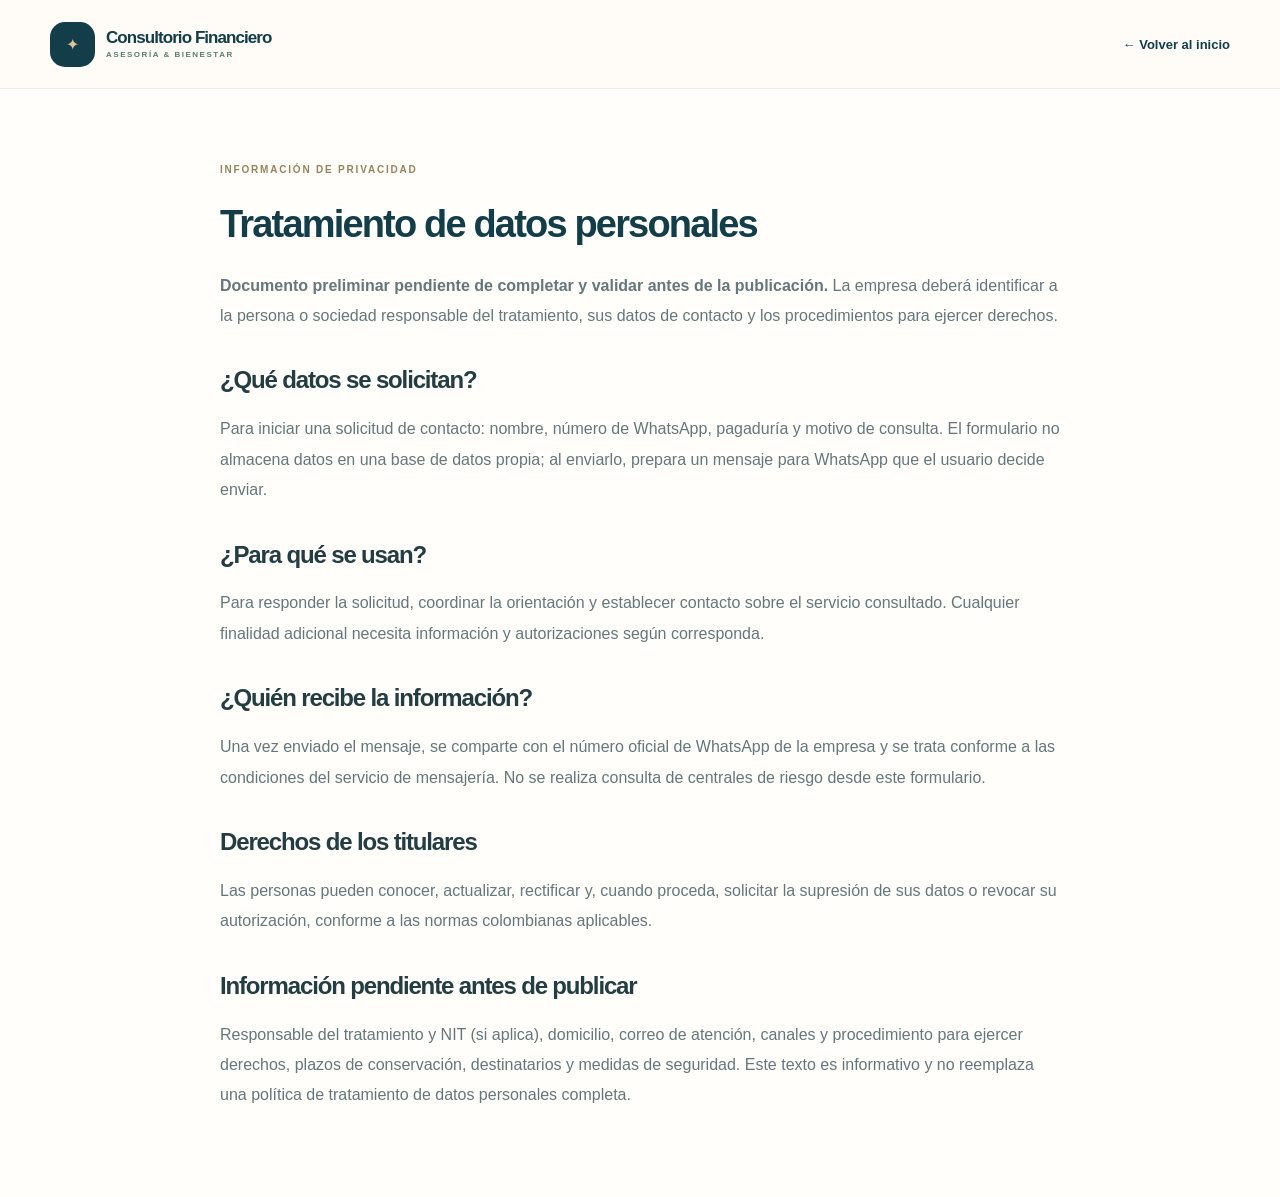
==== privacidad.html @ bbbb11b4 "Add files via upload" ====
<!doctype html><html lang="es"><head><meta charset="utf-8"><meta name="viewport" content="width=device-width, initial-scale=1"><title>Privacidad | Consultorio Financiero</title><link rel="stylesheet" href="styles.css"></head><body><header class="header"><div class="container nav"><a href="index.html" class="brand"><span class="brand-mark">✦</span><span class="brand-copy"><strong>Consultorio Financiero</strong><small>ASESORÍA & BIENESTAR</small></span></a><a class="inline-cta" href="index.html">← Volver al inicio</a></div></header><main class="container legal"><span class="kicker">INFORMACIÓN DE PRIVACIDAD</span><h1>Tratamiento de datos personales</h1><p><strong>Documento preliminar pendiente de completar y validar antes de la publicación.</strong> La empresa deberá identificar a la persona o sociedad responsable del tratamiento, sus datos de contacto y los procedimientos para ejercer derechos.</p><h2>¿Qué datos se solicitan?</h2><p>Para iniciar una solicitud de contacto: nombre, número de WhatsApp, pagaduría y motivo de consulta. El formulario no almacena datos en una base de datos propia; al enviarlo, prepara un mensaje para WhatsApp que el usuario decide enviar.</p><h2>¿Para qué se usan?</h2><p>Para responder la solicitud, coordinar la orientación y establecer contacto sobre el servicio consultado. Cualquier finalidad adicional necesita información y autorizaciones según corresponda.</p><h2>¿Quién recibe la información?</h2><p>Una vez enviado el mensaje, se comparte con el número oficial de WhatsApp de la empresa y se trata conforme a las condiciones del servicio de mensajería. No se realiza consulta de centrales de riesgo desde este formulario.</p><h2>Derechos de los titulares</h2><p>Las personas pueden conocer, actualizar, rectificar y, cuando proceda, solicitar la supresión de sus datos o revocar su autorización, conforme a las normas colombianas aplicables.</p><h2>Información pendiente antes de publicar</h2><p>Responsable del tratamiento y NIT (si aplica), domicilio, correo de atención, canales y procedimiento para ejercer derechos, plazos de conservación, destinatarios y medidas de seguridad. Este texto es informativo y no reemplaza una política de tratamiento de datos personales completa.</p></main></body></html>
---- styles.css ----
:root{--navy:#123d49;--navy2:#1c505c;--green:#577e70;--sage:#a2baac;--gold:#d1ac76;--gold2:#e0c396;--cream:#f8f8f3;--paper:#fffefa;--text:#233d43;--muted:#65777b;--line:#e4eae5;--shadow:0 20px 55px #143d4915}*{box-sizing:border-box}html{scroll-behavior:smooth;scroll-padding-top:95px}body{margin:0;font-family:'DM Sans',Arial,sans-serif;color:var(--text);background:var(--paper);-webkit-font-smoothing:antialiased}a{color:inherit;text-decoration:none}button,input,select{font:inherit}button{cursor:pointer}button:focus-visible,a:focus-visible,input:focus-visible,select:focus-visible,summary:focus-visible{outline:3px solid var(--gold);outline-offset:3px}.container{width:min(1180px,calc(100% - 48px));margin:0 auto}.topline{background:#0e3440;color:#d8e7e2;font-size:11px;letter-spacing:.025em}.topline .container{display:flex;align-items:center;gap:8px;padding:10px 0}.small-dot{width:6px;height:6px;border-radius:50%;background:var(--gold)}.topline-right{margin-left:auto}.header{position:sticky;z-index:40;top:0;background:#fffcf7f2;backdrop-filter:blur(18px);border-bottom:1px solid #ebeee9}.nav{height:88px;display:flex;align-items:center;justify-content:space-between;gap:20px}.brand{display:flex;align-items:center;gap:11px}.brand-mark{width:45px;height:45px;border-radius:15px;background:var(--navy);color:var(--gold2);display:grid;place-items:center;flex-shrink:0}.brand-mark svg{width:31px;height:31px}.brand-copy{display:flex;flex-direction:column;gap:3px}.brand-copy strong{font-family:Manrope,sans-serif;color:var(--navy);font-size:17px;letter-spacing:-.055em;line-height:1.1;white-space:nowrap}.brand-copy small{font-size:8px;letter-spacing:.19em;font-weight:700;color:var(--green)}.menu-links{display:flex;align-items:center;gap:28px}.menu-links>a{font-size:12px;font-weight:700;color:#3d565c}.menu-links>a:hover,.inline-cta:hover,.service-card a:hover{color:#b1864f}.menu-links .nav-cta{padding:14px 18px;border-radius:7px;background:var(--navy);color:white;white-space:nowrap}.nav-cta span{margin-left:12px}.menu-toggle{display:none;border:none;background:transparent;padding:10px}.menu-toggle span{display:block;width:23px;height:2px;background:var(--navy);margin:5px 0}.hero{background:linear-gradient(112deg,#143e4b 0%,#204d59 69%,#315b61 100%);color:white;overflow:hidden}.hero-grid{display:grid;grid-template-columns:1fr 1fr;min-height:622px;align-items:center;gap:40px}.hero-copy{position:relative;z-index:2;padding:75px 0}.eyebrow,.kicker{font-size:10px;font-weight:800;letter-spacing:.18em}.eyebrow{color:#e6ce9f;display:inline-flex;align-items:center;gap:12px}.eyebrow-line{height:1px;width:24px;background:var(--gold)}h1,h2,h3,p{margin-top:0}h1,h2,h3{font-family:Manrope,Arial,sans-serif;letter-spacing:-.048em}h1{font-size:clamp(46px,5.1vw,70px);font-weight:600;line-height:1.15;margin:26px 0 24px;max-width:640px}h1 em,.contact-copy h2 em{font-style:normal;color:#dac497}h1 em{font-style:italic;font-weight:500}.hero-copy>p{font-size:15px;line-height:1.95;color:#e2ebea;max-width:515px}.hero-actions{display:flex;align-items:center;gap:30px;margin:33px 0 58px;flex-wrap:wrap}.button{min-height:50px;display:inline-flex;align-items:center;justify-content:center;gap:28px;padding:15px 23px;border:0;border-radius:7px;font-size:12px;font-weight:800}.button span{font-size:17px}.button-gold{background:var(--gold);color:#183b42}.button-gold:hover{background:var(--gold2)}.button-dark{background:var(--navy);color:white}.button-dark:hover{background:#245968}.text-link{font-weight:700;color:white;font-size:12px}.text-link span{margin-left:8px;color:var(--gold)}.hero-signals{display:flex;align-items:center;gap:28px}.hero-signals>div{display:flex;gap:10px;align-items:center;color:#d9e4e0;font-size:10px;line-height:1.6}.hero-signals>div+div{border-left:1px solid #ffffff30;padding-left:26px}.hero-signals strong{color:white;font-size:11px}.signal-icon{color:var(--gold);font-size:22px}.hero-art{height:590px;position:relative;display:flex;align-items:center;justify-content:center}.art-glow{position:absolute;width:560px;height:560px;background:radial-gradient(circle,#90a99b40,transparent 65%)}.arch{height:460px;width:345px;position:relative;overflow:hidden;border-radius:185px 185px 18px 18px;background:linear-gradient(180deg,#d6e2d0,#9fb6a7);border:9px solid #ffffff25;box-shadow:0 33px 65px #051f2c50}.arch-ring{position:absolute;inset:24px;border:1px solid #ffffff75;border-radius:170px 170px 14px 14px;z-index:4}.abstract-sun{width:166px;height:166px;position:absolute;top:95px;left:88px;border-radius:50%;background:#f3e2bb;box-shadow:0 0 55px #f6eddb60}.abstract-hill{position:absolute;width:490px;height:280px;border-radius:50%}.hill-back{background:#82a28f;top:246px;left:-180px;transform:rotate(8deg)}.hill-front{background:#4d766a;top:316px;left:90px;transform:rotate(-17deg)}.abstract-path{position:absolute;z-index:2;bottom:-65px;left:95px;width:145px;height:260px;background:#d0d7b7;transform:rotate(22deg);clip-path:polygon(0 100%,100% 100%,70% 0,47% 0)}.float-note{position:absolute;background:#fffefb;box-shadow:0 15px 34px #0f263529;color:var(--text);display:flex;gap:12px;align-items:center;border-radius:10px;padding:15px 18px;z-index:5}.note-a{top:112px;left:-17px}.note-b{bottom:105px;right:-17px}.note-ico{width:34px;height:34px;display:grid;place-items:center;border-radius:50%;color:var(--green);background:#e7f1e9;font-size:17px}.note-ico.gold{background:#f9edd9;color:#a97a3f}.float-note strong,.float-note small{display:block}.float-note strong{font-size:11px}.float-note small{margin-top:5px;font-size:9px;color:var(--muted)}.vertical-decoration{position:absolute;right:-37px;top:250px;transform:rotate(90deg);font-size:9px;letter-spacing:.23em;color:#e8e5da9c}.trustbar{border-bottom:1px solid var(--line);background:#fcfdf9}.trust-grid{display:grid;grid-template-columns:repeat(4,1fr);padding:27px 0}.trust-grid>div{display:flex;flex-direction:column;gap:6px;padding-left:27px;position:relative;border-left:1px solid #e4e9e3}.trust-grid>div:first-child{border:0;padding-left:0}.tiny-star{color:#b99c71;font-size:14px;position:absolute;left:10px;top:2px}.trust-grid>div:first-child .tiny-star{left:0}.trust-grid strong,.trust-grid small{margin-left:18px}.trust-grid strong{font-size:12px}.trust-grid small{font-size:11px;color:var(--muted)}.section{padding:112px 0}.about-grid{display:grid;grid-template-columns:1fr 1fr;gap:108px;align-items:center}.section-art{height:430px;background:#dce8df;border-radius:8px 120px 8px 8px;overflow:hidden;position:relative}.section-art-top{position:absolute;top:32px;left:30px;color:#3d6b60;font-size:10px;letter-spacing:.17em;font-weight:800}.orb{border-radius:50%;position:absolute}.orb-one{width:340px;height:340px;background:#86a99b;left:72px;top:75px}.orb-two{width:265px;height:265px;background:#c6d7c6;left:-58px;top:159px;mix-blend-mode:screen}.orb-three{width:160px;height:160px;background:#ebd9b9;top:120px;right:43px}.art-label{position:absolute;bottom:30px;left:30px;font-family:Manrope;font-size:19px;font-weight:700;line-height:1.5;color:#fff;text-shadow:0 1px 5px #4a6b64}.kicker{color:#9a825e}.section h2,.contact-copy h2{font-size:clamp(34px,3.5vw,48px);line-height:1.25;font-weight:600;margin:19px 0 23px}.section h2 span{color:var(--green)}.about-content>p,.section-heading p,.process-head p,.payer-grid p,.faq-grid>div>p{color:var(--muted);font-size:14px;line-height:1.95}.about-quote{display:flex;gap:14px;border-left:2px solid var(--gold);padding-left:22px;margin:29px 0}.about-quote span{color:var(--gold);font-family:Georgia;font-size:53px;line-height:.9}.about-quote p{font-family:Manrope;font-size:16px;line-height:1.7;font-weight:600;margin:0}.inline-cta{font-size:13px;color:var(--navy);font-weight:800}.inline-cta span{margin-left:8px}.services{background:#f4f7f3}.section-heading{display:flex;justify-content:space-between;align-items:end;gap:48px;margin-bottom:36px}.section-heading>div{max-width:560px}.section-heading p{width:335px}.service-grid{display:grid;grid-template-columns:repeat(4,1fr);gap:15px}.service-card{padding:30px 25px 27px;background:white;border:1px solid #e8ede8;border-radius:11px;min-height:315px;display:flex;flex-direction:column;position:relative;transition:transform .2s,box-shadow .2s}.service-card:hover{transform:translateY(-5px);box-shadow:var(--shadow)}.service-icon{width:50px;height:50px;background:#e9f0e8;border-radius:11px;display:grid;place-items:center;color:#477263}.service-icon svg{width:27px;height:27px;fill:none;stroke:currentColor;stroke-width:1.7;stroke-linejoin:round;stroke-linecap:round}.service-number{position:absolute;right:25px;top:30px;color:#c3cfca;font-family:Manrope;font-weight:800;font-size:11px}.service-card h3{font-size:18px;line-height:1.35;margin:29px 0 13px}.service-card p{color:var(--muted);font-size:12px;line-height:1.8}.service-card a{margin-top:auto;font-size:11px;color:var(--green);font-weight:800;padding-top:18px}.service-card a span{margin-left:8px}.process{background:#fffefa}.process-head{text-align:center;max-width:600px;margin:0 auto 53px}.steps{display:grid;grid-template-columns:repeat(4,1fr);gap:38px;position:relative}.steps:before{content:'';position:absolute;top:29px;height:1px;background:#cdded3;left:12%;right:12%}.step{position:relative;text-align:center;padding:0 12px}.step-circle{position:relative;z-index:2;width:57px;height:57px;border:1px solid #b3c9bd;color:var(--green);background:var(--paper);border-radius:50%;display:grid;place-items:center;font-weight:800;font-family:Manrope;margin:0 auto 25px}.step h3{font-size:16px}.step p{font-size:12px;color:var(--muted);line-height:1.85}.payers{background:#eaf1eb}.payer-grid{display:grid;grid-template-columns:1.2fr .8fr;gap:100px;align-items:center}.payer-tags{display:flex;flex-wrap:wrap;gap:10px;margin:29px 0 21px}.payer-tags span{background:white;border:1px solid #d8e4d9;padding:11px 14px;border-radius:5px;font-weight:700;color:#456c60;font-size:11px}.payer-grid small{font-size:10px;line-height:1.8;color:var(--muted);display:block}.payer-panel{background:#fffdfa;border-radius:15px;padding:45px 38px;box-shadow:var(--shadow)}.panel-icon{display:grid;place-items:center;width:52px;height:52px;border-radius:50%;background:#f4ebd9;color:#a58454;font-size:25px;margin-bottom:28px;font-weight:700}.payer-panel h3{font-size:23px;line-height:1.35}.payer-panel p{font-size:13px}.payer-panel .button{margin-top:12px}.faq-grid{display:grid;grid-template-columns:.7fr 1.3fr;gap:110px}.accordion details{border-bottom:1px solid #e4eae4}.accordion details:first-child{border-top:1px solid #e4eae4}.accordion summary{display:flex;align-items:center;justify-content:space-between;gap:15px;cursor:pointer;list-style:none;font-size:14px;font-weight:700;padding:22px 0}.accordion summary::-webkit-details-marker{display:none}.plus{font-size:23px;color:#6f9b85;font-weight:400}.accordion details[open] .plus{transform:rotate(45deg)}.accordion details p{font-size:12px;color:var(--muted);line-height:1.9;max-width:590px;padding-bottom:19px}.contact-section{padding:100px 0;background:var(--navy);color:white}.contact-grid{display:grid;grid-template-columns:1fr .9fr;gap:105px;align-items:start}.contact-copy{padding-top:35px}.contact-copy .kicker{color:#d8bd91}.contact-copy h2{font-size:clamp(42px,4.7vw,62px);line-height:1.19}.contact-copy>p{font-size:14px;line-height:2;color:#dfebea;max-width:430px}.privacy-hint{display:flex;gap:13px;margin:48px 0 95px;border-top:1px solid #ffffff25;padding-top:27px}.privacy-hint>span{color:var(--gold);font-size:27px}.privacy-hint p{max-width:360px;font-size:12px;color:#cddedb;line-height:1.85}.signature{font-size:15px;color:#c8dbd5;line-height:1.8}.signature strong{color:#e5ca9b}.contact-form{padding:37px 42px;background:#fffefa;color:var(--text);border-radius:14px;box-shadow:0 30px 70px #081b2755}.form-badge{font-size:9px;color:#9c8667;font-weight:800;letter-spacing:.13em}.form-head h3{font-size:23px;margin:10px 0 7px}.form-head p{color:var(--muted);font-size:12px;line-height:1.7;margin-bottom:26px}.contact-form label:not(.check){display:block;font-weight:700;font-size:11px;margin:18px 0 7px}.contact-form label span{color:#b58a52}.contact-form input:not([type=checkbox]),.contact-form select{width:100%;height:46px;border:1px solid #dce5dd;background:#fbfcf9;border-radius:6px;padding:0 13px;color:var(--text);font-size:12px}.contact-form input::placeholder{color:#9ca9a2}.check{display:flex;gap:10px;align-items:start;margin:23px 0 21px;font-size:10px;line-height:1.7;color:#677975}.check input{margin:3px 0;accent-color:var(--green)}.check a{text-decoration:underline;color:var(--navy)}.button-full{width:100%}.form-status{min-height:24px;margin-top:9px;font-size:11px;line-height:1.5;color:#8b5c28}.form-disclaimer{font-size:9px;color:#8a9892;line-height:1.7;display:block;text-align:center}.footer{background:#0c2c36;color:#d9e6e0;padding-top:65px}.footer-main{display:grid;grid-template-columns:2fr 1fr 1fr 1.3fr;gap:60px;padding-bottom:55px}.footer-brand .brand-copy strong{color:white}.footer-brand .brand-copy small{color:#c0cdbb}.footer-main>div>p{font-size:11px;line-height:1.85;color:#bdccc9;max-width:280px;margin-top:23px}.footer-main>div:not(:first-child){display:flex;flex-direction:column;gap:15px}.footer-main>div:not(:first-child)>strong{font-size:12px;color:white;margin-bottom:10px}.footer-main>div:not(:first-child) a{font-size:11px;color:#bed0cb}.footer-main>div:not(:first-child)>p{margin:0}.footer-bottom{display:flex;justify-content:space-between;gap:20px;border-top:1px solid #ffffff1f;padding:22px 0;color:#9cb1ad;font-size:10px}.wa-float{position:fixed;bottom:24px;right:24px;background:#3c8069;color:white;width:58px;height:58px;border-radius:50%;display:grid;place-items:center;z-index:60;box-shadow:0 10px 27px #123d4950}.wa-float svg{width:30px;height:30px}.wa-float:hover{background:#2f6957}.legal{padding:70px 0;max-width:840px}.legal h1{color:var(--navy);font-size:38px}.legal h2{margin-top:35px}.legal p,.legal li{line-height:1.9;color:var(--muted)}@media(max-width:1070px){.menu-links{gap:17px}.menu-links>a{font-size:11px}.about-grid{gap:50px}.service-grid{grid-template-columns:repeat(2,1fr)}.service-card{min-height:270px}.contact-grid{gap:55px}.payer-grid{gap:50px}.faq-grid{gap:50px}.hero-art{transform:scale(.88)}}@media(max-width:780px){.container{width:min(100% - 38px,550px)}.topline-right{display:none}.nav{height:74px}.brand-copy strong{font-size:15px}.menu-toggle{display:block}.menu-links{display:none;position:absolute;top:74px;left:0;right:0;background:#fffcf7;box-shadow:0 18px 24px #143d491c;padding:16px 20px 25px;flex-direction:column;align-items:stretch;gap:0}.menu-links.open{display:flex}.menu-links a{padding:14px;font-size:13px}.menu-links .nav-cta{margin-top:9px;text-align:center}.hero-grid{grid-template-columns:1fr;gap:0}.hero-copy{padding:64px 0 18px}.hero-copy h1{font-size:clamp(41px,10vw,57px)}.hero-art{height:410px;transform:scale(.79);margin:-47px 0 -25px}.hero-signals{gap:10px;justify-content:space-between}.hero-signals>div+div{padding-left:10px}.hero-signals>div{font-size:9px}.hero-actions{margin:30px 0 39px}.trust-grid{grid-template-columns:repeat(2,1fr);gap:22px;padding:28px 0}.trust-grid>div:nth-child(3){border:0;padding-left:0}.section{padding:76px 0}.about-grid,.payer-grid,.faq-grid,.contact-grid{grid-template-columns:1fr;gap:40px}.section-art{height:360px}.section-heading{display:block}.section-heading p{width:auto}.steps{grid-template-columns:repeat(2,1fr);gap:27px}.steps:before{display:none}.contact-section{padding:60px 0}.contact-copy{padding-top:0}.contact-copy h2{font-size:46px}.privacy-hint{margin:25px 0}.footer-main{grid-template-columns:repeat(2,1fr);gap:35px}.footer-main>div:first-child{grid-column:1/-1}.footer-bottom{display:block}.footer-bottom span{display:block;margin-bottom:9px}}@media(max-width:480px){.hero-art{transform:scale(.69);margin:-64px -35px -67px}.service-grid{grid-template-columns:1fr}.service-card{min-height:240px}.trust-grid strong{font-size:10px}.trust-grid small{font-size:9px}.steps{grid-template-columns:1fr}.step{max-width:260px;margin:auto}.contact-form{padding:28px 21px}.hero-signals{flex-wrap:wrap;justify-content:flex-start}.hero-signals>div+div{border:0;padding:0}.hero-signals>div{margin-right:9px}.footer-main{grid-template-columns:1fr 1fr;gap:28px}.footer-main>div:first-child{grid-column:1/-1}.footer-main>div:last-child{grid-column:1/-1}.wa-float{bottom:16px;right:16px;width:52px;height:52px}.hero-copy>p{font-size:14px}}
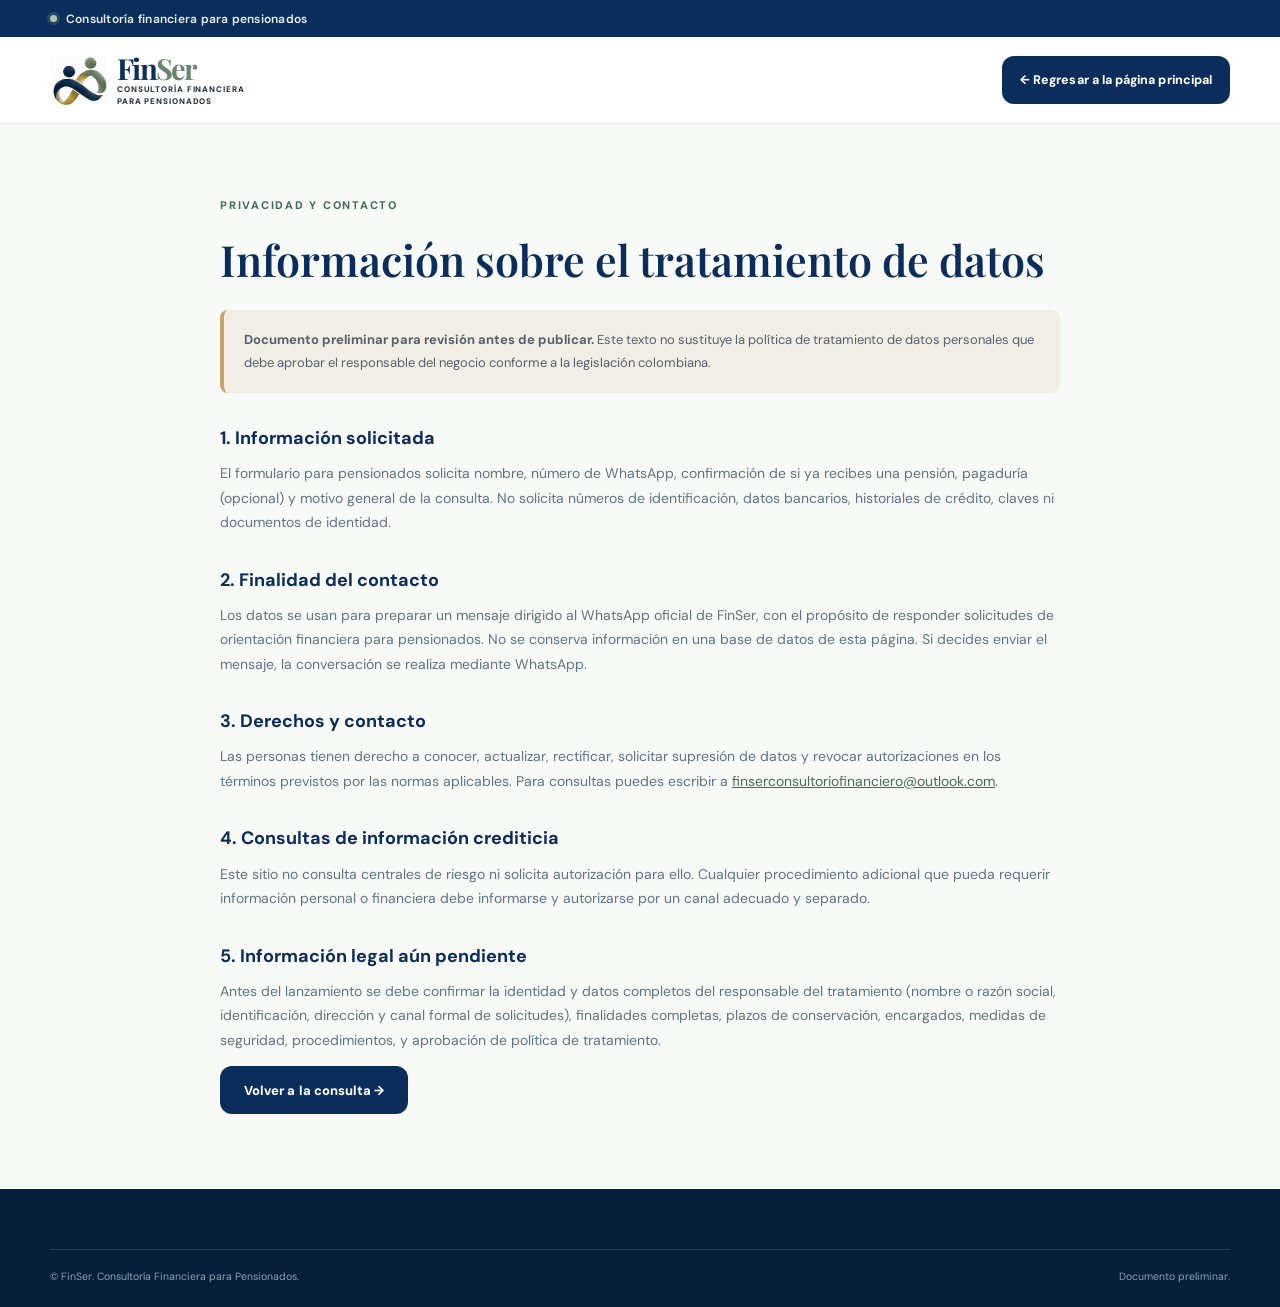
==== commit b5485ecb: "Add files via upload" ====
--- a/privacidad.html
+++ b/privacidad.html
@@ -1 +1 @@
-<!doctype html><html lang="es"><head><meta charset="utf-8"><meta name="viewport" content="width=device-width, initial-scale=1"><title>Privacidad | Consultorio Financiero</title><link rel="stylesheet" href="styles.css"></head><body><header class="header"><div class="container nav"><a href="index.html" class="brand"><span class="brand-mark">✦</span><span class="brand-copy"><strong>Consultorio Financiero</strong><small>ASESORÍA & BIENESTAR</small></span></a><a class="inline-cta" href="index.html">← Volver al inicio</a></div></header><main class="container legal"><span class="kicker">INFORMACIÓN DE PRIVACIDAD</span><h1>Tratamiento de datos personales</h1><p><strong>Documento preliminar pendiente de completar y validar antes de la publicación.</strong> La empresa deberá identificar a la persona o sociedad responsable del tratamiento, sus datos de contacto y los procedimientos para ejercer derechos.</p><h2>¿Qué datos se solicitan?</h2><p>Para iniciar una solicitud de contacto: nombre, número de WhatsApp, pagaduría y motivo de consulta. El formulario no almacena datos en una base de datos propia; al enviarlo, prepara un mensaje para WhatsApp que el usuario decide enviar.</p><h2>¿Para qué se usan?</h2><p>Para responder la solicitud, coordinar la orientación y establecer contacto sobre el servicio consultado. Cualquier finalidad adicional necesita información y autorizaciones según corresponda.</p><h2>¿Quién recibe la información?</h2><p>Una vez enviado el mensaje, se comparte con el número oficial de WhatsApp de la empresa y se trata conforme a las condiciones del servicio de mensajería. No se realiza consulta de centrales de riesgo desde este formulario.</p><h2>Derechos de los titulares</h2><p>Las personas pueden conocer, actualizar, rectificar y, cuando proceda, solicitar la supresión de sus datos o revocar su autorización, conforme a las normas colombianas aplicables.</p><h2>Información pendiente antes de publicar</h2><p>Responsable del tratamiento y NIT (si aplica), domicilio, correo de atención, canales y procedimiento para ejercer derechos, plazos de conservación, destinatarios y medidas de seguridad. Este texto es informativo y no reemplaza una política de tratamiento de datos personales completa.</p></main></body></html>
+<!doctype html><html lang="es-CO"><head><meta charset="utf-8"><meta name="viewport" content="width=device-width, initial-scale=1"><meta name="theme-color" content="#0B2D5B"><title>Tratamiento de datos | FinSer – Para Pensionados</title><meta name="description" content="Información sobre privacidad del formulario de orientación financiera para pensionados de FinSer."><link rel="icon" href="assets/favicon.png"><link rel="preconnect" href="https://fonts.googleapis.com"><link href="https://fonts.googleapis.com/css2?family=DM+Sans:wght@400;500;600;700&family=Playfair+Display:wght@500;600;700&display=swap" rel="stylesheet"><link rel="stylesheet" href="css/styles.css"></head><body><div class="topbar"><div class="shell topbar-inner"><span class="topbar-message"><span class="presence-dot"></span> Consultoría financiera para pensionados</span></div></div><header class="site-header"><div class="shell nav-wrap"><a class="brand" href="index.html"><img src="assets/finser-isotipo.png" alt="" width="56" height="50"><span class="brand-name"><strong>Fin<span>Ser</span></strong><small>CONSULTORÍA FINANCIERA<br>PARA PENSIONADOS</small></span></a><a class="button button-nav" href="index.html">← Regresar a la página principal</a></div></header><main class="legal-page"><div class="shell legal-shell"><div class="section-tag">PRIVACIDAD Y CONTACTO</div><h1>Información sobre el tratamiento de datos</h1><div class="legal-alert"><strong>Documento preliminar para revisión antes de publicar.</strong> Este texto no sustituye la política de tratamiento de datos personales que debe aprobar el responsable del negocio conforme a la legislación colombiana.</div><h2>1. Información solicitada</h2><p>El formulario para pensionados solicita nombre, número de WhatsApp, confirmación de si ya recibes una pensión, pagaduría (opcional) y motivo general de la consulta. No solicita números de identificación, datos bancarios, historiales de crédito, claves ni documentos de identidad.</p><h2>2. Finalidad del contacto</h2><p>Los datos se usan para preparar un mensaje dirigido al WhatsApp oficial de FinSer, con el propósito de responder solicitudes de orientación financiera para pensionados. No se conserva información en una base de datos de esta página. Si decides enviar el mensaje, la conversación se realiza mediante WhatsApp.</p><h2>3. Derechos y contacto</h2><p>Las personas tienen derecho a conocer, actualizar, rectificar, solicitar supresión de datos y revocar autorizaciones en los términos previstos por las normas aplicables. Para consultas puedes escribir a <a href="mailto:finserconsultoriofinanciero@outlook.com">finserconsultoriofinanciero@outlook.com</a>.</p><h2>4. Consultas de información crediticia</h2><p>Este sitio no consulta centrales de riesgo ni solicita autorización para ello. Cualquier procedimiento adicional que pueda requerir información personal o financiera debe informarse y autorizarse por un canal adecuado y separado.</p><h2>5. Información legal aún pendiente</h2><p>Antes del lanzamiento se debe confirmar la identidad y datos completos del responsable del tratamiento (nombre o razón social, identificación, dirección y canal formal de solicitudes), finalidades completas, plazos de conservación, encargados, medidas de seguridad, procedimientos, y aprobación de política de tratamiento.</p><a class="button button-primary" href="index.html#contacto">Volver a la consulta →</a></div></main><footer class="site-footer"><div class="shell footer-bottom"><span>© FinSer. Consultoría Financiera para Pensionados.</span><span>Documento preliminar.</span></div></footer></body></html>
--- a/css/styles.css
+++ b/css/styles.css
@@ -0,0 +1,44 @@
+:root{--navy:#0b2d5b;--deep:#1c2f44;--sage:#7a8f7b;--sage-dark:#486b5a;--gold:#c7a56b;--pale:#f4f6f2;--cream:#fafaf7;--ink:#1e3448;--muted:#617486;--border:#e1e8e8;--shadow:0 22px 70px rgba(11,45,91,.11);--serif:'Playfair Display',Georgia,serif;--sans:'DM Sans',system-ui,sans-serif;--radius:24px}
+*,*::before,*::after{box-sizing:border-box}html{scroll-behavior:smooth;scroll-padding-top:110px}body{margin:0;font-family:var(--sans);font-size:16px;color:var(--ink);background:#fff;-webkit-font-smoothing:antialiased}h1,h2,h3,p{margin-top:0}h1,h2,h3{line-height:1.18}p{line-height:1.75}a{color:inherit;text-decoration:none}button,input,select{font:inherit}button{cursor:pointer}img{max-width:100%}::selection{background:#d7e7dc;color:var(--navy)}:focus-visible{outline:3px solid var(--gold);outline-offset:4px}.shell{width:min(1180px,calc(100% - 56px));margin-inline:auto}.svg-defs{position:absolute;overflow:hidden}.icon{width:19px;height:19px;fill:none;stroke:currentColor;stroke-width:1.7;stroke-linecap:round;stroke-linejoin:round;flex:none}.icon.tiny{width:15px;height:15px}.skip-link{position:absolute;z-index:100;background:#fff;left:12px;top:-80px;padding:12px}.skip-link:focus{top:10px}
+.topbar{background:var(--navy);color:#e8f0f0;font-size:12px;font-weight:600;letter-spacing:.02em}.topbar-inner{min-height:37px;display:flex;align-items:center;justify-content:space-between;gap:18px}.topbar-inner>a{display:flex;align-items:center;gap:6px;white-space:nowrap}.topbar-inner>a:hover{color:#e4c995}.topbar-message{display:flex;align-items:center;gap:9px}.presence-dot{display:inline-block;width:7px;height:7px;border-radius:50%;background:#aac9a3;box-shadow:0 0 0 3px rgba(170,201,163,.17)}.site-header{position:sticky;top:0;z-index:40;background:rgba(255,255,255,.97);box-shadow:0 1px 0 var(--border);backdrop-filter:blur(15px)}.nav-wrap{height:86px;display:flex;align-items:center;justify-content:space-between;gap:22px}.brand{display:inline-flex;gap:10px;align-items:center;flex:none}.brand>img{width:57px;height:51px;object-fit:contain}.brand-name{display:flex;flex-direction:column;gap:1px}.brand-name>strong{font-family:var(--serif);font-size:29px;line-height:1.05;color:var(--navy);letter-spacing:-.06em}.brand-name>strong span{color:#6a866f}.brand-name>small{font-size:8.1px;font-weight:800;letter-spacing:.11em;color:var(--deep);line-height:1.4}.nav-menu{display:flex;align-items:center;gap:25px;font-size:13px;font-weight:700;color:#4b5e6b}.nav-menu>a:not(.button):hover{color:var(--sage-dark)}.button{min-height:48px;display:inline-flex;justify-content:center;align-items:center;gap:11px;border:1px solid transparent;padding:13px 23px;border-radius:12px;font-weight:800;font-size:13px;letter-spacing:.005em;transition:transform .2s,background-color .2s,box-shadow .2s}.button:hover{transform:translateY(-2px)}.button .icon{width:17px;height:17px}.button-nav{background:var(--navy);color:#fff!important;font-size:12.5px;padding-inline:17px;white-space:nowrap}.button-nav:hover,.button-primary:hover{background:#153f6d;box-shadow:0 12px 30px rgba(11,45,91,.18)}.button-primary{background:var(--navy);color:#fff}.nav-toggle{display:none;width:44px;height:44px;border-radius:10px;border:1px solid var(--border);background:#fff;padding:11px}.nav-toggle span{display:block;width:100%;height:2px;background:var(--navy);margin:5px 0;border-radius:2px}
+.hero{background:linear-gradient(107deg,#fbfcfa 0%,#f6f8f5 58%,#eff3ed 100%);overflow:hidden;position:relative}.hero:before{content:'';position:absolute;width:750px;height:750px;border:1px solid rgba(124,145,131,.14);border-radius:50%;right:-400px;top:-310px;pointer-events:none}.hero-layout{display:grid;grid-template-columns:1.06fr .94fr;align-items:center;min-height:604px;gap:32px;padding-block:70px 72px}.hero-copy{position:relative;z-index:2}.eyebrow,.section-tag{display:flex;gap:11px;align-items:center;color:var(--sage-dark);letter-spacing:.16em;font-size:11px;font-weight:800}.eyebrow-rule{width:27px;height:2px;background:var(--gold)}.hero h1{max-width:645px;font:600 clamp(43px,4.1vw,64px)/1.16 var(--serif);letter-spacing:-.048em;color:var(--navy);margin:22px 0 22px}.hero h1 em{font-style:normal;color:var(--sage-dark)}.hero-lead{font-size:16.5px;line-height:1.83;color:#5a6e79;max-width:550px;margin-bottom:28px}.hero-actions{display:flex;align-items:center;gap:25px;flex-wrap:wrap}.hero-actions .button{min-height:54px;padding-inline:25px}.text-cta{display:inline-flex;gap:10px;align-items:center;font-size:13.5px;font-weight:800;color:var(--navy)}.text-cta:hover{color:var(--sage-dark)}.hero-trust{display:flex;gap:25px;flex-wrap:wrap;margin-top:40px}.hero-trust span{display:inline-flex;gap:7px;align-items:center;font-size:12.5px;color:#526c63;font-weight:700}.hero-trust .icon{width:17px;height:17px;color:var(--sage-dark);stroke-width:2.6}.hero-visual{height:464px;position:relative;display:flex;justify-content:center;align-items:center;isolation:isolate}.hero-visual:before{position:absolute;content:'';width:392px;height:392px;border-radius:49% 51% 48% 52%;background:#dfe9e0;box-shadow:inset -22px -28px 55px rgba(58,102,77,.12);transform:rotate(-22deg);z-index:-2}.hero-visual:after{content:'';position:absolute;width:486px;height:486px;border:1px solid #d4e0d8;border-radius:50%;z-index:-3;transform:translate(11px,-4px)}.hero-visual-ring{position:absolute;border-radius:50%}.ring-a{width:284px;height:284px;border:30px solid rgba(122,143,123,.28);right:32px;top:18px}.ring-b{width:210px;height:210px;border:18px solid rgba(199,165,107,.26);left:5px;bottom:27px}.hero-visual-core{width:304px;height:304px;background:linear-gradient(160deg,#fff,#f7f9f6);box-shadow:0 28px 80px rgba(16,52,59,.12),inset 0 0 0 1px #fff;border-radius:50%;display:flex;flex-direction:column;align-items:center;justify-content:center;padding-bottom:20px;position:relative;z-index:1}.hero-visual-core img{width:133px;height:110px;object-fit:contain}.visual-brand{text-align:center;margin-top:-10px}.visual-brand strong{display:block;font:600 43px var(--serif);letter-spacing:-.045em;color:var(--navy)}.visual-brand strong span{color:var(--sage-dark)}.visual-brand small{display:block;font-size:8.5px;font-weight:800;letter-spacing:.18em;color:#607b71;margin-top:4px}.visual-note{position:absolute;z-index:2;left:-13px;bottom:36px;display:flex;gap:11px;align-items:center;padding:14px 18px 14px 13px;min-width:259px;box-shadow:0 18px 50px rgba(13,62,68,.13);background:#fff;border:1px solid #e9efe9;border-radius:16px;transform:rotate(-3deg)}.note-mark{display:flex;align-items:center;justify-content:center;background:#edf3ec;color:var(--sage-dark);width:40px;height:40px;border-radius:11px}.note-mark .icon{width:21px;height:21px}.visual-note strong,.visual-note span{display:block}.visual-note strong{font-size:12.5px;color:var(--navy)}.visual-note span{font-size:10px;color:#77868d;margin-top:3px}.visual-chip{position:absolute;top:36px;right:-6px;transform:rotate(12deg);font-size:9.5px;font-weight:800;letter-spacing:.13em;color:var(--deep);background:#fff;padding:13px 16px;border-radius:30px;box-shadow:0 10px 28px rgba(15,60,58,.08)}
+.promise-band{background:var(--navy);color:#fff}.promises{display:grid;grid-template-columns:repeat(4,1fr);padding-block:25px}.promises>div{display:flex;gap:12px;align-items:center;padding-left:22px;border-right:1px solid rgba(255,255,255,.18)}.promises>div:first-child{padding-left:0}.promises>div:last-child{border:0}.promises svg{width:27px;height:27px;color:#d9be8c}.promises strong,.promises small{display:block}.promises strong{font-size:13.2px;margin-bottom:5px}.promises small{font-size:11px;color:#bed0dd}
+.section{padding:105px 0}.statement-grid{display:grid;grid-template-columns:.93fr 1.07fr;gap:95px;align-items:center}.statement-image{height:435px;position:relative;border-radius:25px;overflow:hidden;background:linear-gradient(135deg,#163e65,#0b2d5b 75%);display:grid;place-items:center;isolation:isolate}.statement-image:after{content:'';position:absolute;width:450px;height:450px;border:90px solid rgba(255,255,255,.045);border-radius:50%;right:-198px;top:-170px}.statement-orbit{position:absolute;border-radius:50%;border:35px solid rgba(193,213,192,.13)}.orbit-top{width:260px;height:260px;top:-139px;left:-125px}.orbit-bottom{width:270px;height:270px;bottom:-148px;right:-105px}.quote-card{z-index:1;max-width:360px;color:#fff;padding:28px}.quote-mark{font:700 96px/1 var(--serif);color:var(--gold);height:71px}.quote-card p{font:400 31px/1.46 var(--serif);margin-bottom:32px}.quote-card strong{color:#d3e1ce;font-weight:600}.quote-card span{font-size:10px;letter-spacing:.23em;font-weight:800;color:#dcc69c}.statement-text h2,.section-header h2,.process-intro h2,.faq-sidebar h2,.contact-left h2{font:600 clamp(34px,3.2vw,48px)/1.24 var(--serif);color:var(--navy);letter-spacing:-.04em;margin:16px 0 19px}.statement-text h2 span,.section-header h2 span,.faq-sidebar h2 span{color:var(--sage-dark)}.statement-text>p{color:#5f7280;margin-bottom:17px}.advisor-signature{display:flex;gap:13px;align-items:center;margin-top:32px;padding-top:22px;border-top:1px solid var(--border)}.advisor-monogram{width:56px;height:56px;border-radius:50%;background:var(--navy);color:#fff;display:grid;place-items:center;font:700 18px var(--serif)}.advisor-signature strong,.advisor-signature small{display:block}.advisor-signature strong{font-size:14px;color:var(--navy);line-height:1.4}.advisor-signature small{font-size:11.5px;color:#798791;margin-top:4px}
+.services-section{background:#f7f9f7}.section-header{display:grid;grid-template-columns:1.2fr .75fr;align-items:end;gap:80px;margin-bottom:38px}.section-header h2{margin-bottom:0}.section-header>p{margin:0 0 7px;color:var(--muted);font-size:14.5px}.services-grid{display:grid;grid-template-columns:repeat(3,1fr);gap:19px}.service-card{min-height:306px;border-radius:17px;background:#fff;padding:30px 28px;box-shadow:0 5px 27px rgba(28,47,68,.035);border:1px solid #ebefed;display:flex;flex-direction:column;transition:transform .25s,box-shadow .25s,border-color .25s}.service-card:hover{transform:translateY(-5px);box-shadow:0 20px 40px rgba(11,45,91,.075);border-color:#d7e5dd}.service-card-top{display:flex;justify-content:space-between;align-items:start;margin-bottom:27px}.service-icon{width:50px;height:50px;background:#edf3ed;display:grid;place-items:center;color:var(--sage-dark);border-radius:13px}.service-icon .icon{width:23px;height:23px}.service-n{font-size:11px;color:#9ba9af;letter-spacing:.12em;font-weight:800}.service-card h3{font:600 21px var(--serif);color:var(--navy);margin-bottom:11px}.service-card p{font-size:13.2px;color:#637682;line-height:1.67;margin-bottom:21px}.service-card a{margin-top:auto;color:var(--sage-dark);font-size:12.2px;font-weight:800;display:inline-flex;align-items:center;gap:7px}.service-card a:hover{color:var(--navy)}.service-card a .icon{width:15px;height:15px}.service-card.special{background:#eff4ee;border-color:#e1e9df}.section-disclaimer{font-size:12px;color:#77868d;text-align:center;margin:24px 0 0}
+.process-section{background:var(--cream)}.process-intro{text-align:center;max-width:650px;margin:0 auto 51px}.process-intro .section-tag{justify-content:center}.process-intro h2{margin-bottom:12px}.process-intro h2 em{font-style:normal;color:var(--sage-dark)}.process-intro p{font-size:14px;color:var(--muted)}.process-grid{display:grid;grid-template-columns:repeat(4,1fr);gap:25px}.process-step{position:relative;padding:0 7px}.step-number{font:600 44px var(--serif);color:#b1c1b2}.step-line{width:100%;height:2px;background:linear-gradient(90deg,var(--gold) 0%,#e8e5d9 85%);margin:15px 0 20px}.process-step h3{color:var(--navy);font-size:16px;margin-bottom:9px}.process-step p{color:var(--muted);font-size:13px;line-height:1.65}
+.entities-section{background:#fff}.entity-intro{margin-bottom:34px}.entity-grid{display:grid;grid-template-columns:repeat(4,1fr);gap:15px}.entity-card{display:flex;flex-direction:column;gap:12px;align-items:center;justify-content:center;min-height:147px;background:#fff;border:1px solid var(--border);box-shadow:0 4px 22px rgba(11,45,91,.025);border-radius:15px;padding:15px;overflow:hidden}.entity-card img{width:100%;max-width:205px;height:68px;object-fit:contain}.entity-card span{font-size:10.5px;text-align:center;color:#647787;font-weight:700}.entity-text-card strong{font:600 20px var(--serif);color:#9e4b52}.entity-after{display:flex;align-items:center;justify-content:space-between;gap:25px;background:#eff5f0;border-radius:15px;padding:21px 27px;margin-top:22px}.entity-after strong,.entity-after span{display:block}.entity-after strong{font-size:17px;color:var(--navy);margin-bottom:4px}.entity-after span{font-size:12.8px;color:#567063}.entity-after .button{white-space:nowrap}.entity-legal{font-size:11px;color:#82909a;line-height:1.65;max-width:1030px;margin:16px auto 0;text-align:center}
+.faq-section{background:#f8faf8}.faq-layout{display:grid;grid-template-columns:.78fr 1.22fr;gap:100px}.faq-sidebar p{font-size:14px;color:var(--muted)}.faq-aside-box{display:flex;flex-direction:column;background:var(--navy);color:#fff;border-radius:18px;padding:25px;margin-top:40px;max-width:350px}.faq-aside-box>.icon{color:var(--gold);width:26px;height:26px;margin-bottom:18px}.faq-aside-box strong{font-size:15px;margin-bottom:5px}.faq-aside-box span{color:#c3d3dc;font-size:12px;line-height:1.7}.faq-aside-box a{display:inline-flex;gap:7px;align-items:center;font-size:12px;font-weight:800;color:#e6c88c;margin-top:15px}.faq-aside-box a .icon{width:15px;height:15px}.faq-list{display:flex;flex-direction:column;gap:10px}.faq-list details{background:#fff;border:1px solid #e3eae7;border-radius:11px;padding:0 20px}.faq-list details[open]{border-color:#b8d2bd;box-shadow:0 10px 27px rgba(20,49,65,.04)}.faq-list summary{cursor:pointer;list-style:none;display:flex;justify-content:space-between;align-items:center;gap:22px;padding:21px 0;color:var(--navy);font-size:13.7px;font-weight:800}.faq-list summary::-webkit-details-marker{display:none}.faq-plus{width:24px;height:24px;border-radius:50%;background:#eef4ef;flex:none;position:relative}.faq-plus:before,.faq-plus:after{content:'';position:absolute;width:10px;height:2px;background:var(--sage-dark);top:11px;left:7px}.faq-plus:after{transform:rotate(90deg)}details[open] .faq-plus:after{display:none}.faq-list details p{font-size:12.8px;color:var(--muted);padding:0 24px 20px 0;margin:0;line-height:1.8}
+.contact-section{background:linear-gradient(110deg,var(--navy),#143c63);padding:96px 0;color:#fff;position:relative;overflow:hidden}.contact-section:before{content:'';position:absolute;width:750px;height:750px;border:130px solid rgba(255,255,255,.025);right:-370px;top:-350px;border-radius:50%}.contact-layout{display:grid;grid-template-columns:.93fr 1.07fr;gap:95px;align-items:start;position:relative}.light-tag{color:#d8c394}.contact-left h2{color:#fff;margin-bottom:20px}.contact-left h2 em{color:#bdd2be;font-style:normal}.contact-left>p{color:#d1dde5;font-size:14.5px;line-height:1.8;max-width:460px;margin-bottom:32px}.contact-info{display:flex;align-items:center;gap:13px;margin:20px 0}.contact-icon{width:44px;height:44px;display:grid;place-items:center;border:1px solid rgba(255,255,255,.19);border-radius:12px;color:#dec69d}.contact-info span:not(.contact-icon){display:block;font-size:11px;color:#b0c5d4;margin-bottom:5px}.contact-info a{display:block;font-size:13.5px;font-weight:800;overflow-wrap:anywhere}.contact-info a:hover{text-decoration:underline}.micro-warning{display:flex;gap:10px;align-items:start;color:#b3c5d2!important;font-size:11px!important;line-height:1.7!important;margin-top:46px!important}.micro-warning .icon{width:18px;height:18px;flex:none;color:#e0c792}.lead-form{background:#fff;border-radius:21px;padding:32px 36px 28px;box-shadow:0 30px 95px rgba(0,0,0,.12);color:var(--ink)}.form-topline{display:flex;justify-content:space-between;font-size:10px;color:var(--sage-dark);letter-spacing:.12em;font-weight:800}.lead-form h3{font:600 30px var(--serif);color:var(--navy);letter-spacing:-.025em;margin:19px 0 5px}.lead-form>p:not(.form-status){font-size:12.5px;color:#829099;line-height:1.6;margin-bottom:25px}.lead-form label:not(.consent){display:block;font-size:12px;color:#3e5360;font-weight:800;margin:15px 0 8px}.lead-form label b{color:#bc7a35}.lead-form>input,.lead-form>select{display:block;width:100%;height:46px;border:1px solid #dce6e2;border-radius:9px;padding:0 13px;color:var(--ink);background:#fff;font-size:13px;outline:none}.lead-form>input:focus,.lead-form>select:focus{border-color:var(--sage-dark);box-shadow:0 0 0 3px #eaf3eb}.lead-form input::placeholder{color:#a4afb3}.lead-form select{appearance:none;background-image:url("data:image/svg+xml,%3Csvg xmlns='http://www.w3.org/2000/svg' width='16' height='16' fill='none' stroke='%237a8f7b' stroke-linecap='round' stroke-linejoin='round'%3E%3Cpath d='m3 6 5 5 5-5'/%3E%3C/svg%3E");background-repeat:no-repeat;background-position:right 15px center;padding-right:36px}.consent{display:flex;align-items:flex-start;gap:10px;font-size:11px;line-height:1.6;color:#6b7e87;margin:20px 0}.consent input{margin:3px 0 0;accent-color:var(--sage-dark);flex:none;width:15px;height:15px}.consent a{color:var(--navy);text-decoration:underline;font-weight:800}.submit-btn{width:100%;margin-top:3px}.lead-form>small{display:block;color:#86959a;font-size:10px;line-height:1.6;margin-top:11px}.form-status{font-size:12px;line-height:1.55;min-height:0;margin:12px 0 0}.form-status.error{color:#a13e45}.form-status.success{color:#336a4e}.form-status a{text-decoration:underline;font-weight:700}
+.site-footer{background:#081f3b;color:#d5dee5;padding-top:60px}.footer-grid{display:grid;grid-template-columns:1.45fr .7fr .7fr 1fr;gap:48px;padding-bottom:50px}.footer-brand .brand-name strong{color:#fff}.footer-brand .brand-name>strong span{color:#91aa93}.footer-brand .brand-name small{color:#c1d0d8}.footer-about>p{font-size:12.8px;color:#a6b5c4;max-width:275px;margin:18px 0 0}.footer-links{display:flex;flex-direction:column;gap:12px}.footer-links h3{color:#e8edf2;font-size:12.5px;margin-bottom:5px}.footer-links a{font-size:11.7px;color:#a6b7c7;line-height:1.5;overflow-wrap:anywhere}.footer-links a:hover{color:#e6c88c}.footer-bottom{display:flex;gap:20px;justify-content:space-between;align-items:center;padding:20px 0 24px;border-top:1px solid rgba(255,255,255,.12);font-size:10.5px;color:#8da0b2}.footer-bottom span:last-child{max-width:580px;text-align:right}.whatsapp-float{position:fixed;z-index:35;right:24px;bottom:24px;width:58px;height:58px;border-radius:18px;display:flex;align-items:center;justify-content:center;background:#20b765;color:#fff;box-shadow:0 12px 27px rgba(14,87,47,.28);transition:transform .2s}.whatsapp-float:hover{transform:translateY(-4px)}.whatsapp-float svg{width:32px;height:32px}.legal-page{background:#f8faf8;min-height:65vh;padding:75px 0}.legal-shell{max-width:840px}.legal-page h1{font:600 43px var(--serif);color:var(--navy);margin:18px 0 22px}.legal-page h2{font-size:18px;color:var(--navy);margin:35px 0 12px}.legal-page p{font-size:14px;color:#607481}.legal-page a:not(.button){color:var(--sage-dark);text-decoration:underline;overflow-wrap:anywhere}.legal-alert{padding:18px 20px;border-left:4px solid var(--gold);background:#f1eee6;border-radius:8px;color:#57606b;font-size:13px;line-height:1.8}
+@media(max-width:1100px){.nav-menu{gap:14px}.nav-menu>a:not(.button){font-size:12px}.nav-wrap{gap:15px}.hero-layout{gap:0}.statement-grid{gap:50px}.contact-layout{gap:50px}.faq-layout{gap:50px}.brand>img{width:51px}.brand-name>strong{font-size:26px}.brand-name>small{font-size:7.5px}}
+@media(max-width:890px){.shell{width:min(100% - 38px,1180px)}.topbar{font-size:10.5px}.nav-toggle{display:block}.nav-menu{display:none;position:absolute;left:19px;right:19px;top:calc(100% + 1px);background:#fff;flex-direction:column;align-items:stretch;gap:0;padding:14px 17px 18px;border:1px solid var(--border);box-shadow:var(--shadow);border-radius:0 0 15px 15px}.nav-menu.open{display:flex}.nav-menu>a:not(.button){padding:14px 8px;border-bottom:1px solid #f1f3f2;font-size:13px}.nav-menu .button{margin-top:12px}.hero-layout{min-height:unset;grid-template-columns:1fr;padding:62px 0 48px;gap:28px}.hero-copy{max-width:690px}.hero-visual{margin:auto;width:min(100%,500px)}.hero h1{font-size:clamp(42px,7vw,62px)}.promises{grid-template-columns:1fr 1fr;row-gap:25px}.promises>div:nth-child(2){border:0}.promises>div:nth-child(3){padding-left:0}.statement-grid{grid-template-columns:1fr;gap:36px}.statement-image{max-width:620px;width:100%;order:2}.statement-text{order:1}.section-header{grid-template-columns:1fr;gap:14px}.section-header h2{max-width:720px}.section-header>p{max-width:650px}.services-grid{grid-template-columns:repeat(2,1fr)}.entity-grid{grid-template-columns:repeat(4,1fr)}.process-grid{grid-template-columns:repeat(2,1fr);gap:35px}.faq-layout,.contact-layout{grid-template-columns:1fr;gap:35px}.faq-sidebar{max-width:650px}.faq-aside-box{margin-top:22px}.contact-left{max-width:650px}.footer-grid{grid-template-columns:1fr 1fr;row-gap:38px}.footer-bottom{flex-direction:column;align-items:flex-start}.footer-bottom span:last-child{text-align:left}.contact-section{padding-block:65px}}
+@media(max-width:600px){.shell{width:calc(100% - 32px)}.topbar-message{max-width:235px;line-height:1.5}.topbar-inner>a{font-size:11px}.nav-wrap{height:74px}.brand>img{width:46px;height:44px}.brand-name>strong{font-size:25px}.brand-name>small{font-size:6.9px}.hero-layout{padding-top:52px}.hero h1{font-size:43px;letter-spacing:-.043em;margin:19px 0}.hero-lead{font-size:14px;line-height:1.8}.hero-actions{gap:17px}.hero-actions .button{width:100%}.hero-trust{gap:12px 17px;margin-top:27px}.hero-trust span{font-size:11px}.hero-visual{height:370px;margin:10px auto 0}.hero-visual:before{width:300px;height:300px}.hero-visual:after{width:355px;height:355px}.hero-visual-core{width:240px;height:240px}.hero-visual-core img{width:103px;height:90px}.visual-brand strong{font-size:33px}.ring-a{width:208px;height:208px;border-width:25px;right:0}.ring-b{width:160px;height:160px;bottom:18px}.visual-note{left:0;bottom:3px;min-width:230px;padding:10px}.visual-note span{font-size:9px}.visual-chip{right:0;top:8px;font-size:7.5px}.promises{gap:22px;padding-block:28px}.promises>div{padding-left:0!important;border:0;gap:8px;align-items:flex-start}.promises svg{width:21px;height:21px}.promises strong{font-size:12px}.promises small{font-size:10px}.section{padding:68px 0}.statement-image{height:310px}.quote-card{max-width:310px}.quote-card p{font-size:27px}.statement-text h2,.section-header h2,.process-intro h2,.faq-sidebar h2,.contact-left h2{font-size:37px}.services-grid{grid-template-columns:1fr}.service-card{min-height:260px;padding:24px}.service-card-top{margin-bottom:20px}.process-grid{grid-template-columns:1fr 1fr;gap:25px 12px}.process-step h3{font-size:14px}.process-step p{font-size:11.5px}.process-intro{margin-bottom:25px}.entity-grid{grid-template-columns:1fr 1fr;gap:10px}.entity-card{min-height:124px;padding:11px}.entity-card img{height:54px}.entity-after{flex-direction:column;align-items:stretch;padding:22px;gap:17px}.entity-after .button{white-space:normal}.faq-list details{padding-inline:14px}.faq-list summary{font-size:12.7px}.faq-aside-box{max-width:none}.contact-section{padding-block:61px}.contact-left h2{font-size:40px}.micro-warning{margin-top:25px!important}.lead-form{padding:25px 18px}.lead-form h3{font-size:28px}.footer-grid{grid-template-columns:1fr 1fr;gap:30px 15px}.footer-about{grid-column:span 2}.footer-links a{font-size:11px}.whatsapp-float{width:53px;height:53px;bottom:15px;right:15px}.whatsapp-float svg{width:29px;height:29px}.legal-page h1{font-size:34px}}
+@media(prefers-reduced-motion:reduce){html{scroll-behavior:auto}*,*:before,*:after{transition:none!important;animation:none!important}}
+
+/* FinSer Web V2.1 — enfoque consistente de atención a pensionados */
+.situations-section{background:#fff;padding-block:95px}
+.situations-intro{text-align:center;max-width:780px;margin:0 auto 37px}
+.situations-intro .section-tag{justify-content:center}
+.situations-intro h2{font:600 clamp(34px,3.25vw,47px)/1.22 var(--serif);color:var(--navy);letter-spacing:-.04em;margin:16px 0}
+.situations-intro h2 span{color:var(--sage-dark)}
+.situations-intro p{font-size:14px;color:var(--muted);max-width:680px;margin:auto}
+.situations-grid{display:grid;grid-template-columns:repeat(4,minmax(0,1fr));gap:17px}
+.situation-card{border:1px solid #e4ebe7;background:#f8faf7;border-radius:18px;padding:23px;display:flex;flex-direction:column;min-height:312px;transition:transform .2s,box-shadow .2s}
+.situation-card:hover{transform:translateY(-4px);box-shadow:0 15px 35px rgba(11,45,91,.07)}
+.situation-symbol{width:47px;height:47px;border-radius:12px;background:#e8f1e8;color:var(--sage-dark);display:grid;place-items:center;margin-bottom:19px}
+.situation-card h3{font:600 19px/1.3 var(--serif);color:var(--navy);margin-bottom:11px}
+.situation-card p{font-size:12.3px;line-height:1.65;color:#586d77;margin:0 0 20px}
+.situation-card a{margin-top:auto;color:var(--sage-dark);font-size:11.7px;font-weight:800;display:inline-flex;align-items:center;gap:6px}
+.situation-card a .icon{width:15px;height:15px}
+.situations-note{background:#eaf2eb;border:1px solid #dbe8dd;border-radius:14px;padding:18px 24px;margin-top:23px;display:flex;gap:22px;align-items:center}
+.situations-note strong{font-size:14px;line-height:1.4;color:var(--navy);flex:0 0 33%}
+.situations-note span{font-size:12px;line-height:1.65;color:#52675d}
+.process-grid{grid-template-columns:repeat(5,minmax(0,1fr));gap:20px}
+.process-step{padding:0 2px}
+.entity-more{margin-top:20px;padding:17px 23px;background:#f5f8f4;border:1px solid #e1eae2;border-radius:13px;font-size:12.6px;color:#576c61;line-height:1.75}
+.entity-more strong{color:var(--navy)}.entity-more span{font-weight:600}
+.form-hint{font-size:11px!important;margin:-5px 0 10px!important;color:#6a7b72!important;line-height:1.6!important}
+.form-hint.hint-warning{color:#885b2b!important}
+@media(max-width:1020px){.situations-grid{grid-template-columns:repeat(2,minmax(0,1fr))}.situation-card{min-height:275px}.process-grid{grid-template-columns:repeat(3,minmax(0,1fr))}}
+@media(max-width:600px){.situations-section{padding:70px 0}.situations-intro h2{font-size:36px}.situations-grid{grid-template-columns:1fr}.situation-card{min-height:auto;padding:24px}.situations-note{flex-direction:column;align-items:flex-start;gap:7px;padding:20px}.situations-note strong{flex:auto}.process-grid{grid-template-columns:repeat(2,minmax(0,1fr))}}
+@media(max-width:360px){.process-grid{grid-template-columns:1fr}}
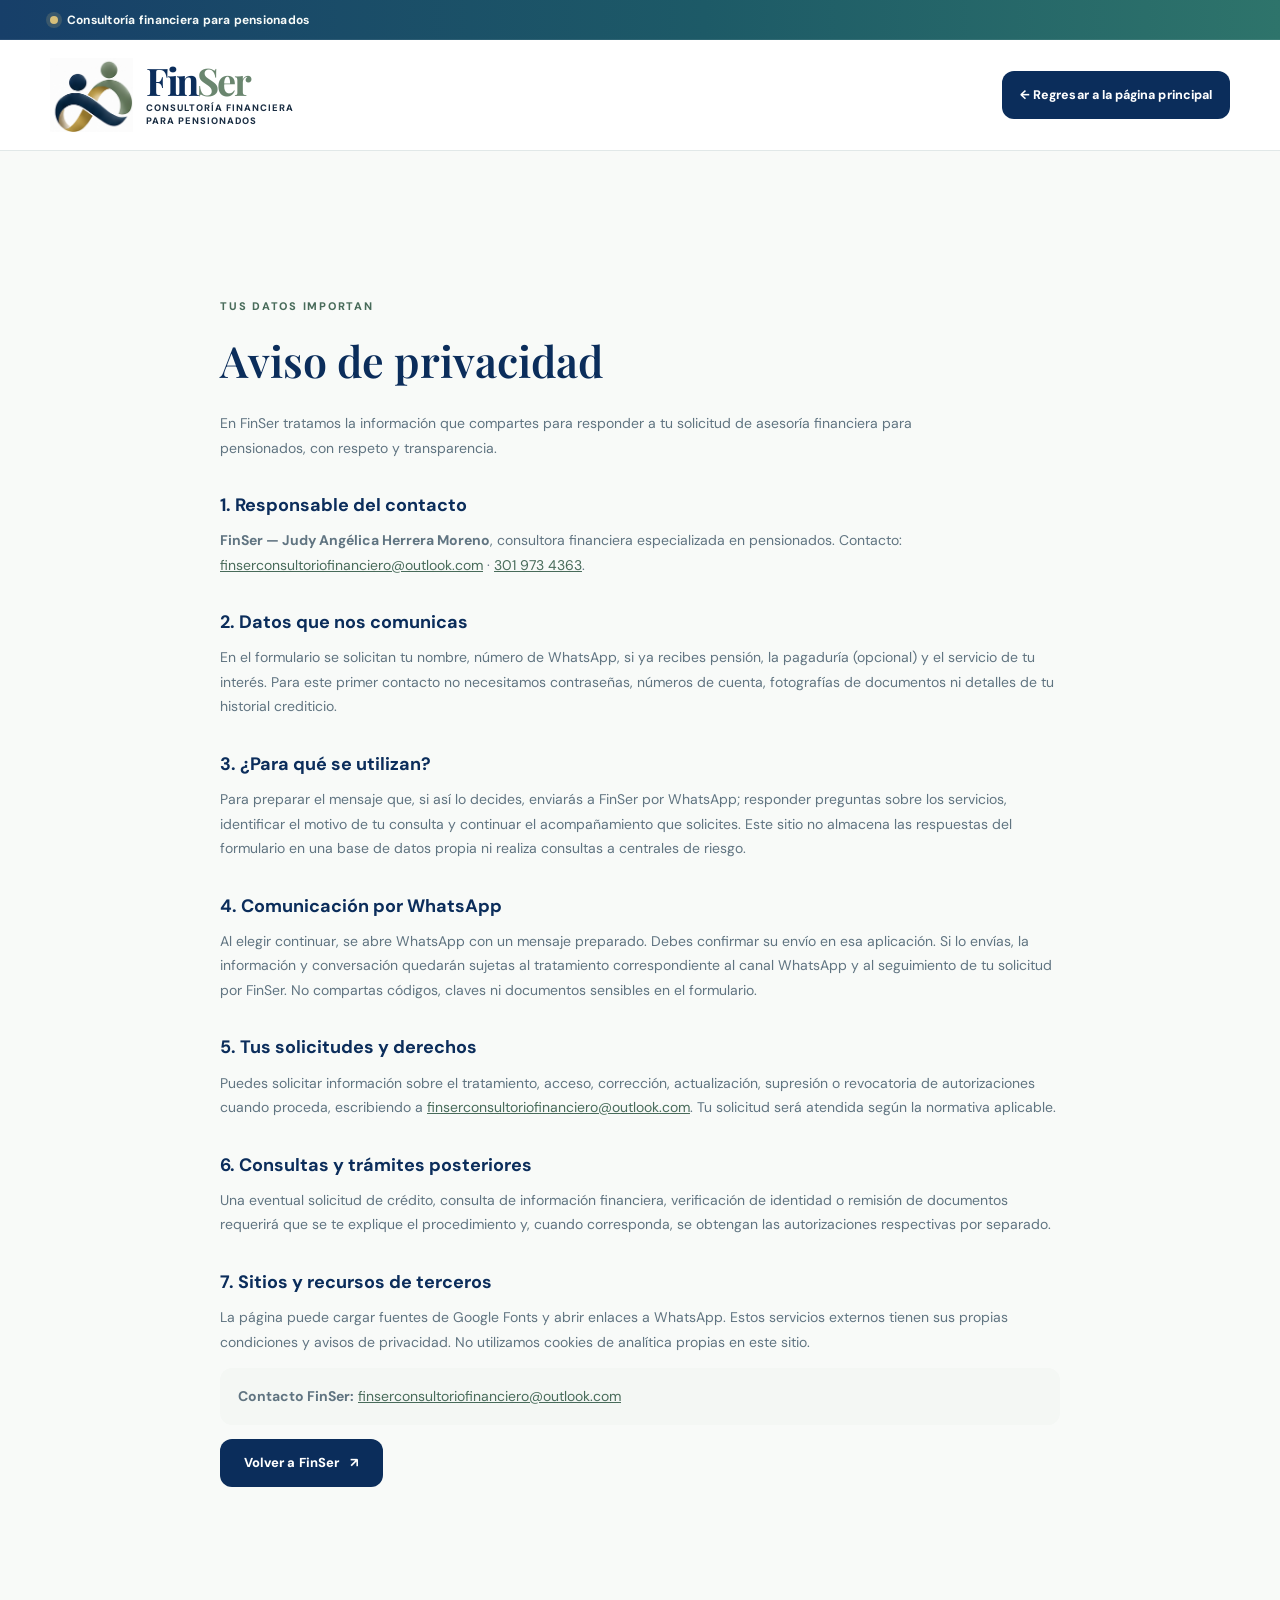
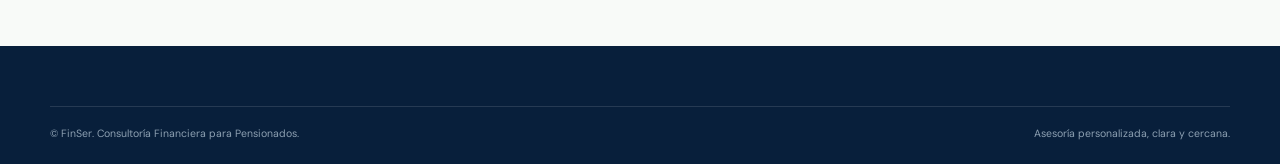
==== commit 9e5f035b: "nm" ====
--- a/privacidad.html
+++ b/privacidad.html
@@ -1 +1,20 @@
-<!doctype html><html lang="es-CO"><head><meta charset="utf-8"><meta name="viewport" content="width=device-width, initial-scale=1"><meta name="theme-color" content="#0B2D5B"><title>Tratamiento de datos | FinSer – Para Pensionados</title><meta name="description" content="Información sobre privacidad del formulario de orientación financiera para pensionados de FinSer."><link rel="icon" href="assets/favicon.png"><link rel="preconnect" href="https://fonts.googleapis.com"><link href="https://fonts.googleapis.com/css2?family=DM+Sans:wght@400;500;600;700&family=Playfair+Display:wght@500;600;700&display=swap" rel="stylesheet"><link rel="stylesheet" href="css/styles.css"></head><body><div class="topbar"><div class="shell topbar-inner"><span class="topbar-message"><span class="presence-dot"></span> Consultoría financiera para pensionados</span></div></div><header class="site-header"><div class="shell nav-wrap"><a class="brand" href="index.html"><img src="assets/finser-isotipo.png" alt="" width="56" height="50"><span class="brand-name"><strong>Fin<span>Ser</span></strong><small>CONSULTORÍA FINANCIERA<br>PARA PENSIONADOS</small></span></a><a class="button button-nav" href="index.html">← Regresar a la página principal</a></div></header><main class="legal-page"><div class="shell legal-shell"><div class="section-tag">PRIVACIDAD Y CONTACTO</div><h1>Información sobre el tratamiento de datos</h1><div class="legal-alert"><strong>Documento preliminar para revisión antes de publicar.</strong> Este texto no sustituye la política de tratamiento de datos personales que debe aprobar el responsable del negocio conforme a la legislación colombiana.</div><h2>1. Información solicitada</h2><p>El formulario para pensionados solicita nombre, número de WhatsApp, confirmación de si ya recibes una pensión, pagaduría (opcional) y motivo general de la consulta. No solicita números de identificación, datos bancarios, historiales de crédito, claves ni documentos de identidad.</p><h2>2. Finalidad del contacto</h2><p>Los datos se usan para preparar un mensaje dirigido al WhatsApp oficial de FinSer, con el propósito de responder solicitudes de orientación financiera para pensionados. No se conserva información en una base de datos de esta página. Si decides enviar el mensaje, la conversación se realiza mediante WhatsApp.</p><h2>3. Derechos y contacto</h2><p>Las personas tienen derecho a conocer, actualizar, rectificar, solicitar supresión de datos y revocar autorizaciones en los términos previstos por las normas aplicables. Para consultas puedes escribir a <a href="mailto:finserconsultoriofinanciero@outlook.com">finserconsultoriofinanciero@outlook.com</a>.</p><h2>4. Consultas de información crediticia</h2><p>Este sitio no consulta centrales de riesgo ni solicita autorización para ello. Cualquier procedimiento adicional que pueda requerir información personal o financiera debe informarse y autorizarse por un canal adecuado y separado.</p><h2>5. Información legal aún pendiente</h2><p>Antes del lanzamiento se debe confirmar la identidad y datos completos del responsable del tratamiento (nombre o razón social, identificación, dirección y canal formal de solicitudes), finalidades completas, plazos de conservación, encargados, medidas de seguridad, procedimientos, y aprobación de política de tratamiento.</p><a class="button button-primary" href="index.html#contacto">Volver a la consulta →</a></div></main><footer class="site-footer"><div class="shell footer-bottom"><span>© FinSer. Consultoría Financiera para Pensionados.</span><span>Documento preliminar.</span></div></footer></body></html>
+<!DOCTYPE html>
+<html lang="es-CO"><head><meta charset="utf-8"/><meta content="width=device-width, initial-scale=1" name="viewport"/><meta content="#0B2D5B" name="theme-color"/><title>Tratamiento de datos | FinSer – Para Pensionados</title><meta content="Información sobre privacidad del formulario de orientación financiera para pensionados de FinSer." name="description"/><link href="assets/favicon.png" rel="icon"/><link href="https://fonts.googleapis.com" rel="preconnect"/><link href="https://fonts.googleapis.com/css2?family=DM+Sans:wght@400;500;600;700&amp;family=Playfair+Display:wght@500;600;700&amp;display=swap" rel="stylesheet"/><link href="css/styles.css" rel="stylesheet"/></head><body><div class="topbar"><div class="shell topbar-inner"><span class="topbar-message"><span class="presence-dot"></span> Consultoría financiera para pensionados</span></div></div><header class="site-header"><div class="shell nav-wrap"><a class="brand" href="index.html"><img alt="" height="50" src="assets/finser-isotipo.png" width="56"/><span class="brand-name"><strong>Fin<span>Ser</span></strong><small>CONSULTORÍA FINANCIERA<br/>PARA PENSIONADOS</small></span></a><a class="button button-nav" href="index.html">← Regresar a la página principal</a></div></header><main class="legal-page"><div class="shell legal-shell"><div class="section-tag">TUS DATOS IMPORTAN</div>
+<h1>Aviso de privacidad</h1>
+<p class="legal-lead">En FinSer tratamos la información que compartes para responder a tu solicitud de asesoría financiera para pensionados, con respeto y transparencia.</p>
+<h2>1. Responsable del contacto</h2>
+<p><strong>FinSer — Judy Angélica Herrera Moreno</strong>, consultora financiera especializada en pensionados. Contacto: <a href="mailto:finserconsultoriofinanciero@outlook.com">finserconsultoriofinanciero@outlook.com</a> · <a href="tel:+573019734363">301 973 4363</a>.</p>
+<h2>2. Datos que nos comunicas</h2>
+<p>En el formulario se solicitan tu nombre, número de WhatsApp, si ya recibes pensión, la pagaduría (opcional) y el servicio de tu interés. Para este primer contacto no necesitamos contraseñas, números de cuenta, fotografías de documentos ni detalles de tu historial crediticio.</p>
+<h2>3. ¿Para qué se utilizan?</h2>
+<p>Para preparar el mensaje que, si así lo decides, enviarás a FinSer por WhatsApp; responder preguntas sobre los servicios, identificar el motivo de tu consulta y continuar el acompañamiento que solicites. Este sitio no almacena las respuestas del formulario en una base de datos propia ni realiza consultas a centrales de riesgo.</p>
+<h2>4. Comunicación por WhatsApp</h2>
+<p>Al elegir continuar, se abre WhatsApp con un mensaje preparado. Debes confirmar su envío en esa aplicación. Si lo envías, la información y conversación quedarán sujetas al tratamiento correspondiente al canal WhatsApp y al seguimiento de tu solicitud por FinSer. No compartas códigos, claves ni documentos sensibles en el formulario.</p>
+<h2>5. Tus solicitudes y derechos</h2>
+<p>Puedes solicitar información sobre el tratamiento, acceso, corrección, actualización, supresión o revocatoria de autorizaciones cuando proceda, escribiendo a <a href="mailto:finserconsultoriofinanciero@outlook.com">finserconsultoriofinanciero@outlook.com</a>. Tu solicitud será atendida según la normativa aplicable.</p>
+<h2>6. Consultas y trámites posteriores</h2>
+<p>Una eventual solicitud de crédito, consulta de información financiera, verificación de identidad o remisión de documentos requerirá que se te explique el procedimiento y, cuando corresponda, se obtengan las autorizaciones respectivas por separado.</p>
+<h2>7. Sitios y recursos de terceros</h2>
+<p>La página puede cargar fuentes de Google Fonts y abrir enlaces a WhatsApp. Estos servicios externos tienen sus propias condiciones y avisos de privacidad. No utilizamos cookies de analítica propias en este sitio.</p>
+<p class="legal-last"><strong>Contacto FinSer:</strong> <a href="mailto:finserconsultoriofinanciero@outlook.com">finserconsultoriofinanciero@outlook.com</a></p>
+<a class="button button-primary" href="index.html#contacto">Volver a FinSer <span aria-hidden="true">↗</span></a></div></main><footer class="site-footer"><div class="shell footer-bottom">© FinSer. Consultoría Financiera para Pensionados.<span>Asesoría personalizada, clara y cercana.</span></div></footer></body></html>
--- a/css/styles.css
+++ b/css/styles.css
@@ -1,6 +1,6 @@
 :root{--navy:#0b2d5b;--deep:#1c2f44;--sage:#7a8f7b;--sage-dark:#486b5a;--gold:#c7a56b;--pale:#f4f6f2;--cream:#fafaf7;--ink:#1e3448;--muted:#617486;--border:#e1e8e8;--shadow:0 22px 70px rgba(11,45,91,.11);--serif:'Playfair Display',Georgia,serif;--sans:'DM Sans',system-ui,sans-serif;--radius:24px}
 *,*::before,*::after{box-sizing:border-box}html{scroll-behavior:smooth;scroll-padding-top:110px}body{margin:0;font-family:var(--sans);font-size:16px;color:var(--ink);background:#fff;-webkit-font-smoothing:antialiased}h1,h2,h3,p{margin-top:0}h1,h2,h3{line-height:1.18}p{line-height:1.75}a{color:inherit;text-decoration:none}button,input,select{font:inherit}button{cursor:pointer}img{max-width:100%}::selection{background:#d7e7dc;color:var(--navy)}:focus-visible{outline:3px solid var(--gold);outline-offset:4px}.shell{width:min(1180px,calc(100% - 56px));margin-inline:auto}.svg-defs{position:absolute;overflow:hidden}.icon{width:19px;height:19px;fill:none;stroke:currentColor;stroke-width:1.7;stroke-linecap:round;stroke-linejoin:round;flex:none}.icon.tiny{width:15px;height:15px}.skip-link{position:absolute;z-index:100;background:#fff;left:12px;top:-80px;padding:12px}.skip-link:focus{top:10px}
-.topbar{background:var(--navy);color:#e8f0f0;font-size:12px;font-weight:600;letter-spacing:.02em}.topbar-inner{min-height:37px;display:flex;align-items:center;justify-content:space-between;gap:18px}.topbar-inner>a{display:flex;align-items:center;gap:6px;white-space:nowrap}.topbar-inner>a:hover{color:#e4c995}.topbar-message{display:flex;align-items:center;gap:9px}.presence-dot{display:inline-block;width:7px;height:7px;border-radius:50%;background:#aac9a3;box-shadow:0 0 0 3px rgba(170,201,163,.17)}.site-header{position:sticky;top:0;z-index:40;background:rgba(255,255,255,.97);box-shadow:0 1px 0 var(--border);backdrop-filter:blur(15px)}.nav-wrap{height:86px;display:flex;align-items:center;justify-content:space-between;gap:22px}.brand{display:inline-flex;gap:10px;align-items:center;flex:none}.brand>img{width:57px;height:51px;object-fit:contain}.brand-name{display:flex;flex-direction:column;gap:1px}.brand-name>strong{font-family:var(--serif);font-size:29px;line-height:1.05;color:var(--navy);letter-spacing:-.06em}.brand-name>strong span{color:#6a866f}.brand-name>small{font-size:8.1px;font-weight:800;letter-spacing:.11em;color:var(--deep);line-height:1.4}.nav-menu{display:flex;align-items:center;gap:25px;font-size:13px;font-weight:700;color:#4b5e6b}.nav-menu>a:not(.button):hover{color:var(--sage-dark)}.button{min-height:48px;display:inline-flex;justify-content:center;align-items:center;gap:11px;border:1px solid transparent;padding:13px 23px;border-radius:12px;font-weight:800;font-size:13px;letter-spacing:.005em;transition:transform .2s,background-color .2s,box-shadow .2s}.button:hover{transform:translateY(-2px)}.button .icon{width:17px;height:17px}.button-nav{background:var(--navy);color:#fff!important;font-size:12.5px;padding-inline:17px;white-space:nowrap}.button-nav:hover,.button-primary:hover{background:#153f6d;box-shadow:0 12px 30px rgba(11,45,91,.18)}.button-primary{background:var(--navy);color:#fff}.nav-toggle{display:none;width:44px;height:44px;border-radius:10px;border:1px solid var(--border);background:#fff;padding:11px}.nav-toggle span{display:block;width:100%;height:2px;background:var(--navy);margin:5px 0;border-radius:2px}
+.topbar{background:linear-gradient(90deg,#173f69 0%,#1d5a67 55%,#2e746b 100%);color:#f9fcfb;font-size:12px;font-weight:700;letter-spacing:.02em;box-shadow:inset 0 -1px 0 rgba(255,255,255,.08)}.topbar-inner{min-height:40px;display:flex;align-items:center;justify-content:space-between;gap:18px}.topbar-inner>a{display:flex;align-items:center;gap:7px;white-space:nowrap;color:#fff;padding:6px 12px;border-radius:999px;background:rgba(255,255,255,.12);border:1px solid rgba(255,255,255,.16);font-weight:800;letter-spacing:.015em;box-shadow:0 8px 16px rgba(10,27,46,.10)}.topbar-inner>a:hover{color:#fff;background:rgba(255,255,255,.18)}.topbar-message{display:flex;align-items:center;gap:9px;color:#f7fbf9}.presence-dot{display:inline-block;width:8px;height:8px;border-radius:50%;background:#d7bf7a;box-shadow:0 0 0 4px rgba(215,191,122,.18)}.site-header{position:sticky;top:0;z-index:40;background:rgba(255,255,255,.97);box-shadow:0 1px 0 var(--border);backdrop-filter:blur(15px)}.nav-wrap{height:86px;display:flex;align-items:center;justify-content:space-between;gap:22px}.brand{display:inline-flex;gap:10px;align-items:center;flex:none}.brand>img{width:57px;height:51px;object-fit:contain}.brand-name{display:flex;flex-direction:column;gap:1px}.brand-name>strong{font-family:var(--serif);font-size:29px;line-height:1.05;color:var(--navy);letter-spacing:-.06em}.brand-name>strong span{color:#6a866f}.brand-name>small{font-size:8.1px;font-weight:800;letter-spacing:.11em;color:var(--deep);line-height:1.4}.nav-menu{display:flex;align-items:center;gap:25px;font-size:13px;font-weight:700;color:#4b5e6b}.nav-menu>a:not(.button):hover{color:var(--sage-dark)}.button{min-height:48px;display:inline-flex;justify-content:center;align-items:center;gap:11px;border:1px solid transparent;padding:13px 23px;border-radius:12px;font-weight:800;font-size:13px;letter-spacing:.005em;transition:transform .2s,background-color .2s,box-shadow .2s}.button:hover{transform:translateY(-2px)}.button .icon{width:17px;height:17px}.button-nav{background:var(--navy);color:#fff!important;font-size:12.5px;padding-inline:17px;white-space:nowrap}.button-nav:hover,.button-primary:hover{background:#153f6d;box-shadow:0 12px 30px rgba(11,45,91,.18)}.button-primary{background:var(--navy);color:#fff}.nav-toggle{display:none;width:44px;height:44px;border-radius:10px;border:1px solid var(--border);background:#fff;padding:11px}.nav-toggle span{display:block;width:100%;height:2px;background:var(--navy);margin:5px 0;border-radius:2px}
 .hero{background:linear-gradient(107deg,#fbfcfa 0%,#f6f8f5 58%,#eff3ed 100%);overflow:hidden;position:relative}.hero:before{content:'';position:absolute;width:750px;height:750px;border:1px solid rgba(124,145,131,.14);border-radius:50%;right:-400px;top:-310px;pointer-events:none}.hero-layout{display:grid;grid-template-columns:1.06fr .94fr;align-items:center;min-height:604px;gap:32px;padding-block:70px 72px}.hero-copy{position:relative;z-index:2}.eyebrow,.section-tag{display:flex;gap:11px;align-items:center;color:var(--sage-dark);letter-spacing:.16em;font-size:11px;font-weight:800}.eyebrow-rule{width:27px;height:2px;background:var(--gold)}.hero h1{max-width:645px;font:600 clamp(43px,4.1vw,64px)/1.16 var(--serif);letter-spacing:-.048em;color:var(--navy);margin:22px 0 22px}.hero h1 em{font-style:normal;color:var(--sage-dark)}.hero-lead{font-size:16.5px;line-height:1.83;color:#5a6e79;max-width:550px;margin-bottom:28px}.hero-actions{display:flex;align-items:center;gap:25px;flex-wrap:wrap}.hero-actions .button{min-height:54px;padding-inline:25px}.text-cta{display:inline-flex;gap:10px;align-items:center;font-size:13.5px;font-weight:800;color:var(--navy)}.text-cta:hover{color:var(--sage-dark)}.hero-trust{display:flex;gap:25px;flex-wrap:wrap;margin-top:40px}.hero-trust span{display:inline-flex;gap:7px;align-items:center;font-size:12.5px;color:#526c63;font-weight:700}.hero-trust .icon{width:17px;height:17px;color:var(--sage-dark);stroke-width:2.6}.hero-visual{height:464px;position:relative;display:flex;justify-content:center;align-items:center;isolation:isolate}.hero-visual:before{position:absolute;content:'';width:392px;height:392px;border-radius:49% 51% 48% 52%;background:#dfe9e0;box-shadow:inset -22px -28px 55px rgba(58,102,77,.12);transform:rotate(-22deg);z-index:-2}.hero-visual:after{content:'';position:absolute;width:486px;height:486px;border:1px solid #d4e0d8;border-radius:50%;z-index:-3;transform:translate(11px,-4px)}.hero-visual-ring{position:absolute;border-radius:50%}.ring-a{width:284px;height:284px;border:30px solid rgba(122,143,123,.28);right:32px;top:18px}.ring-b{width:210px;height:210px;border:18px solid rgba(199,165,107,.26);left:5px;bottom:27px}.hero-visual-core{width:304px;height:304px;background:linear-gradient(160deg,#fff,#f7f9f6);box-shadow:0 28px 80px rgba(16,52,59,.12),inset 0 0 0 1px #fff;border-radius:50%;display:flex;flex-direction:column;align-items:center;justify-content:center;padding-bottom:20px;position:relative;z-index:1}.hero-visual-core img{width:133px;height:110px;object-fit:contain}.visual-brand{text-align:center;margin-top:-10px}.visual-brand strong{display:block;font:600 43px var(--serif);letter-spacing:-.045em;color:var(--navy)}.visual-brand strong span{color:var(--sage-dark)}.visual-brand small{display:block;font-size:8.5px;font-weight:800;letter-spacing:.18em;color:#607b71;margin-top:4px}.visual-note{position:absolute;z-index:2;left:-13px;bottom:36px;display:flex;gap:11px;align-items:center;padding:14px 18px 14px 13px;min-width:259px;box-shadow:0 18px 50px rgba(13,62,68,.13);background:#fff;border:1px solid #e9efe9;border-radius:16px;transform:rotate(-3deg)}.note-mark{display:flex;align-items:center;justify-content:center;background:#edf3ec;color:var(--sage-dark);width:40px;height:40px;border-radius:11px}.note-mark .icon{width:21px;height:21px}.visual-note strong,.visual-note span{display:block}.visual-note strong{font-size:12.5px;color:var(--navy)}.visual-note span{font-size:10px;color:#77868d;margin-top:3px}.visual-chip{position:absolute;top:36px;right:-6px;transform:rotate(12deg);font-size:9.5px;font-weight:800;letter-spacing:.13em;color:var(--deep);background:#fff;padding:13px 16px;border-radius:30px;box-shadow:0 10px 28px rgba(15,60,58,.08)}
 .promise-band{background:var(--navy);color:#fff}.promises{display:grid;grid-template-columns:repeat(4,1fr);padding-block:25px}.promises>div{display:flex;gap:12px;align-items:center;padding-left:22px;border-right:1px solid rgba(255,255,255,.18)}.promises>div:first-child{padding-left:0}.promises>div:last-child{border:0}.promises svg{width:27px;height:27px;color:#d9be8c}.promises strong,.promises small{display:block}.promises strong{font-size:13.2px;margin-bottom:5px}.promises small{font-size:11px;color:#bed0dd}
 .section{padding:105px 0}.statement-grid{display:grid;grid-template-columns:.93fr 1.07fr;gap:95px;align-items:center}.statement-image{height:435px;position:relative;border-radius:25px;overflow:hidden;background:linear-gradient(135deg,#163e65,#0b2d5b 75%);display:grid;place-items:center;isolation:isolate}.statement-image:after{content:'';position:absolute;width:450px;height:450px;border:90px solid rgba(255,255,255,.045);border-radius:50%;right:-198px;top:-170px}.statement-orbit{position:absolute;border-radius:50%;border:35px solid rgba(193,213,192,.13)}.orbit-top{width:260px;height:260px;top:-139px;left:-125px}.orbit-bottom{width:270px;height:270px;bottom:-148px;right:-105px}.quote-card{z-index:1;max-width:360px;color:#fff;padding:28px}.quote-mark{font:700 96px/1 var(--serif);color:var(--gold);height:71px}.quote-card p{font:400 31px/1.46 var(--serif);margin-bottom:32px}.quote-card strong{color:#d3e1ce;font-weight:600}.quote-card span{font-size:10px;letter-spacing:.23em;font-weight:800;color:#dcc69c}.statement-text h2,.section-header h2,.process-intro h2,.faq-sidebar h2,.contact-left h2{font:600 clamp(34px,3.2vw,48px)/1.24 var(--serif);color:var(--navy);letter-spacing:-.04em;margin:16px 0 19px}.statement-text h2 span,.section-header h2 span,.faq-sidebar h2 span{color:var(--sage-dark)}.statement-text>p{color:#5f7280;margin-bottom:17px}.advisor-signature{display:flex;gap:13px;align-items:center;margin-top:32px;padding-top:22px;border-top:1px solid var(--border)}.advisor-monogram{width:56px;height:56px;border-radius:50%;background:var(--navy);color:#fff;display:grid;place-items:center;font:700 18px var(--serif)}.advisor-signature strong,.advisor-signature small{display:block}.advisor-signature strong{font-size:14px;color:var(--navy);line-height:1.4}.advisor-signature small{font-size:11.5px;color:#798791;margin-top:4px}
@@ -42,3 +42,187 @@
 @media(max-width:1020px){.situations-grid{grid-template-columns:repeat(2,minmax(0,1fr))}.situation-card{min-height:275px}.process-grid{grid-template-columns:repeat(3,minmax(0,1fr))}}
 @media(max-width:600px){.situations-section{padding:70px 0}.situations-intro h2{font-size:36px}.situations-grid{grid-template-columns:1fr}.situation-card{min-height:auto;padding:24px}.situations-note{flex-direction:column;align-items:flex-start;gap:7px;padding:20px}.situations-note strong{flex:auto}.process-grid{grid-template-columns:repeat(2,minmax(0,1fr))}}
 @media(max-width:360px){.process-grid{grid-template-columns:1fr}}
+
+/* CTA principal V2.3: dos acciones directas a WhatsApp. */
+.hero-actions .button-secondary{color:var(--navy);background:#fff;border:1px solid #78917d;box-shadow:0 2px 9px rgba(17,49,67,.045)}
+.hero-actions .button-secondary:hover{background:#eaf0ea;border-color:var(--sage-dark);box-shadow:0 12px 28px rgba(11,45,91,.08)}
+.hero-actions .button-secondary:focus-visible,.hero-actions .button-primary:focus-visible{outline:3px solid var(--gold);outline-offset:3px}
+
+
+/* FinSer V2.5 — identidad principal más visible, sin alterar el resto de la web */
+@media (min-width: 1141px) {
+  .site-header .nav-wrap {height: 110px; gap: 16px;}
+  .site-header .brand {gap: 13px;}
+  .site-header .brand > img {width: 83px; height: 77px; object-fit: contain;}
+  .site-header .brand-name > strong {font-size: 38px;}
+  .site-header .brand-name > small {font-size: 9.4px; letter-spacing: .105em; line-height: 1.43;}
+  .site-header .nav-menu {gap: 17px;}
+}
+@media (min-width: 891px) and (max-width: 1140px) {
+  .site-header .nav-wrap {height: 99px; gap: 13px;}
+  .site-header .brand {gap: 9px;}
+  .site-header .brand > img {width: 71px; height: 66px; object-fit: contain;}
+  .site-header .brand-name > strong {font-size: 33px;}
+  .site-header .brand-name > small {font-size: 8.3px; letter-spacing: .07em; line-height: 1.4;}
+  .site-header .nav-menu {gap: 11px; font-size: 12px;}
+  .site-header .button-nav {font-size: 11px; padding-inline: 12px;}
+}
+@media (min-width: 381px) and (max-width: 890px) {
+  .site-header .nav-wrap {height: 88px;}
+  .site-header .brand {gap: 9px;}
+  .site-header .brand > img {width: 67px; height: 63px; object-fit: contain;}
+  .site-header .brand-name > strong {font-size: 31px;}
+  .site-header .brand-name > small {font-size: 8px; letter-spacing: .09em; line-height: 1.38;}
+}
+@media (max-width: 380px) {
+  .site-header .nav-wrap {height: 82px;}
+  .site-header .brand {gap: 7px;}
+  .site-header .brand > img {width: 58px; height: 55px; object-fit: contain;}
+  .site-header .brand-name > strong {font-size: 28px;}
+  .site-header .brand-name > small {font-size: 7.2px; letter-spacing: .05em; line-height: 1.35;}
+}
+
+
+/* V2.6 · Imágenes familiares y cercanas */
+.hero-visual.hero-visual-photo{height:464px;display:block;position:relative}
+.hero-visual.hero-visual-photo:before{position:absolute;content:"";width:400px;height:400px;border-radius:49% 51% 48% 52%;background:#dfe9e0;box-shadow:inset -22px -28px 55px rgba(58,102,77,.10);transform:rotate(-18deg);z-index:-2}
+.hero-visual.hero-visual-photo:after{content:"";position:absolute;width:492px;height:492px;border:1px solid #d8e3dc;border-radius:50%;z-index:-3;transform:translate(10px,-8px)}
+.hero-photo-frame{position:absolute;inset:28px 18px 32px 58px;border-radius:34px;overflow:hidden;box-shadow:0 28px 80px rgba(16,52,59,.12);border:8px solid rgba(255,255,255,.82);background:#eef3ef}
+.hero-photo-frame img{width:100%;height:100%;object-fit:cover;display:block}
+.hero-photo-badge{position:absolute;left:26px;top:44px;background:#fff;color:var(--deep);padding:12px 16px;border-radius:16px;box-shadow:0 12px 30px rgba(13,62,68,.11);font-size:11px;font-weight:800;letter-spacing:.08em;text-transform:uppercase}
+.hero-visual.hero-visual-photo .visual-note{left:-6px;bottom:24px;min-width:285px}
+.hero-visual.hero-visual-photo .visual-chip{top:32px;right:-2px}
+
+.statement-image{background:linear-gradient(135deg,#e5ece5,#d9e5db 70%);display:block}
+.statement-image:after{width:340px;height:340px;border:70px solid rgba(255,255,255,.18);right:-168px;top:-132px}
+.statement-photo-frame{position:absolute;inset:0;border-radius:25px;overflow:hidden}
+.statement-photo{width:100%;height:100%;object-fit:cover;display:block}
+.statement-image .quote-card{position:absolute;left:26px;right:26px;bottom:22px;max-width:345px;background:linear-gradient(180deg,rgba(11,45,91,.90),rgba(20,60,99,.92));backdrop-filter:blur(2px);border-radius:20px;padding:24px 24px 21px;box-shadow:0 20px 45px rgba(12,36,56,.22)}
+.statement-image .quote-card p{font-size:26px;line-height:1.42;margin-bottom:20px}
+.statement-image .quote-card strong{color:#d9ead4}
+.statement-image .quote-mark{font-size:74px;height:56px}
+.statement-orbit.orbit-top{width:180px;height:180px;top:-76px;left:-75px;border-width:26px}
+.statement-orbit.orbit-bottom{display:none}
+
+.contact-photo-card{margin:28px 0 18px;max-width:420px;background:rgba(255,255,255,.08);border:1px solid rgba(255,255,255,.14);border-radius:18px;padding:11px;box-shadow:0 18px 40px rgba(0,0,0,.10)}
+.contact-photo-card img{width:100%;height:228px;object-fit:cover;border-radius:14px;display:block}
+.contact-photo-card figcaption{font-size:11.5px;color:#dce5e9;line-height:1.6;padding:12px 8px 4px}
+
+@media (max-width: 1024px){
+ .hero-photo-frame{inset:30px 20px 48px 34px}
+ .hero-visual.hero-visual-photo .visual-note{left:8px;right:8px;min-width:0;bottom:14px}
+ .hero-photo-badge{left:18px;top:30px}
+}
+@media (max-width: 780px){
+ .hero-visual.hero-visual-photo{height:420px}
+ .hero-photo-frame{inset:14px 10px 64px 10px;border-radius:24px;border-width:6px}
+ .hero-visual.hero-visual-photo .visual-note{left:10px;right:10px;bottom:10px;padding:12px 14px}
+ .hero-photo-badge{top:18px;left:16px;padding:10px 12px;font-size:10px}
+ .statement-image{height:420px}
+ .statement-image .quote-card{left:18px;right:18px;bottom:18px;max-width:none;padding:20px}
+ .statement-image .quote-card p{font-size:22px}
+ .contact-photo-card{max-width:none}
+}
+@media (max-width: 560px){
+ .hero-visual.hero-visual-photo{height:372px}
+ .hero-visual.hero-visual-photo:before,.hero-visual.hero-visual-photo:after{display:none}
+ .hero-photo-frame{inset:0 0 68px 0;border-width:0;border-radius:24px}
+ .hero-visual.hero-visual-photo .visual-chip{top:10px;right:8px;font-size:8.2px;padding:10px 12px}
+ .hero-visual.hero-visual-photo .visual-note{transform:none;bottom:8px}
+ .hero-photo-badge{top:12px;left:10px}
+ .contact-photo-card img{height:210px}
+}
+
+
+/* V2.7 · Integración completa de imágenes familiares */
+.situations-feature{display:grid;grid-template-columns:1.05fr .95fr;gap:24px;align-items:center;margin:28px 0 26px}
+.situations-feature-copy{background:#fff;border:1px solid rgba(25,53,77,.08);border-radius:22px;padding:26px 28px;box-shadow:0 18px 40px rgba(18,48,57,.06)}
+.situations-feature-copy strong{display:block;font-size:24px;line-height:1.25;font-family:var(--serif);color:var(--deep);margin-bottom:10px}
+.situations-feature-copy p{margin:0;color:var(--muted)}
+.situations-feature-photo{margin:0;background:#fff;border:1px solid rgba(25,53,77,.08);border-radius:22px;padding:10px;box-shadow:0 18px 40px rgba(18,48,57,.08)}
+.situations-feature-photo img{width:100%;height:290px;object-fit:cover;border-radius:16px;display:block}
+.situations-feature-photo figcaption{font-size:12px;color:var(--muted);line-height:1.6;padding:12px 10px 2px}
+
+.services-showcase{display:grid;grid-template-columns:repeat(3,1fr);gap:18px;margin:28px 0 26px}
+.mini-photo-card{margin:0;background:#fff;border:1px solid rgba(25,53,77,.08);border-radius:22px;padding:10px;box-shadow:0 14px 30px rgba(18,48,57,.07)}
+.mini-photo-card img{width:100%;height:200px;object-fit:cover;border-radius:16px;display:block}
+.mini-photo-card figcaption{padding:12px 8px 4px;font-size:12px;font-weight:700;letter-spacing:.02em;color:var(--deep)}
+
+.process-story{display:grid;grid-template-columns:1fr 1fr;gap:24px;align-items:center;margin:30px 0 34px}
+.process-story-photo{margin:0;background:#fff;border-radius:26px;padding:10px;border:1px solid rgba(25,53,77,.08);box-shadow:0 20px 46px rgba(18,48,57,.08)}
+.process-story-photo img{width:100%;height:300px;object-fit:cover;border-radius:18px;display:block}
+.process-story-copy{background:linear-gradient(180deg,#fff,#f7faf8);border:1px solid rgba(25,53,77,.07);border-radius:24px;padding:28px 30px;box-shadow:0 18px 40px rgba(18,48,57,.06)}
+.process-story-copy h3{margin:0 0 10px;font-size:28px;line-height:1.2;font-family:var(--serif);color:var(--deep)}
+.process-story-copy p{margin:0 0 16px;color:var(--muted)}
+.process-story-copy ul{margin:0;padding-left:18px;color:var(--ink);display:grid;gap:8px}
+.process-story-copy li::marker{color:var(--sage-dark)}
+
+.faq-photo-card{margin:22px 0 24px;background:#fff;border:1px solid rgba(25,53,77,.08);border-radius:22px;padding:10px;box-shadow:0 18px 40px rgba(18,48,57,.08)}
+.faq-photo-card img{width:100%;height:260px;object-fit:cover;border-radius:16px;display:block}
+.faq-photo-card figcaption{font-size:12px;color:var(--muted);line-height:1.6;padding:12px 10px 2px}
+
+.family-gallery-section{background:linear-gradient(180deg,#fbfcfb 0%,#f2f6f3 100%)}
+.family-gallery-header{margin-bottom:26px}
+.family-gallery-grid{display:grid;grid-template-columns:1.25fr 1fr 1fr;gap:18px;align-items:stretch}
+.gallery-card{margin:0;background:#fff;border:1px solid rgba(25,53,77,.08);border-radius:24px;padding:10px;box-shadow:0 16px 36px rgba(18,48,57,.08)}
+.gallery-card img{width:100%;height:235px;object-fit:cover;border-radius:18px;display:block}
+.gallery-card figcaption{padding:12px 10px 6px;font-size:12px;color:var(--muted);line-height:1.6}
+.gallery-card-wide{grid-row:span 2}
+.gallery-card-wide img{height:100%;min-height:518px}
+
+@media (max-width: 1024px){
+ .situations-feature,.process-story{grid-template-columns:1fr;gap:18px}
+ .services-showcase{grid-template-columns:repeat(3,1fr);gap:14px}
+ .family-gallery-grid{grid-template-columns:1fr 1fr}
+ .gallery-card-wide{grid-row:auto;grid-column:1 / -1}
+ .gallery-card-wide img{min-height:320px;height:320px}
+}
+@media (max-width: 780px){
+ .services-showcase{grid-template-columns:1fr 1fr}
+ .mini-photo-card img{height:180px}
+ .process-story-copy h3{font-size:24px}
+ .faq-photo-card img{height:220px}
+ .family-gallery-grid{grid-template-columns:1fr}
+ .gallery-card-wide img{height:260px;min-height:260px}
+}
+@media (max-width: 560px){
+ .situations-feature-copy{padding:20px}
+ .situations-feature-copy strong{font-size:22px}
+ .situations-feature-photo img{height:240px}
+ .services-showcase{grid-template-columns:1fr}
+ .process-story-photo img{height:240px}
+}
+
+
+/* FinSer V3.0 — Optimización editorial para publicación */
+body{font-size:16px}
+.hero-photo-frame{inset:20px 12px 24px 42px}
+.hero-visual.hero-visual-photo .visual-note{left:0;bottom:14px;max-width:310px;transform:none}
+.hero-visual.hero-visual-photo .visual-note strong{font-size:13px}
+.hero-visual.hero-visual-photo .visual-note span{font-size:11px;line-height:1.45}
+.statement-image .quote-card{max-width:410px;background:linear-gradient(180deg,rgba(11,45,91,.86),rgba(18,49,82,.90));padding:24px 26px}
+.statement-image .quote-card p{font-size:clamp(21px,2.0vw,27px);line-height:1.38}
+.statement-photo{object-position:55% center}
+.situations-feature-copy strong{font-size:clamp(24px,2.4vw,31px);font-family:var(--serif);font-weight:600}
+.situations-feature-copy p,.process-story-copy p{font-size:14.5px;line-height:1.8}
+.process-story-copy h3{font-family:var(--serif);font-weight:600}
+.process-story-copy li{font-size:13px;line-height:1.6}
+.service-card p,.situation-card p{line-height:1.75}
+.contact-photo-card{max-width:450px}
+.contact-photo-card img{height:240px}
+.footer-illustrative{display:block;width:min(1180px,calc(100% - 56px));margin:0 auto;padding:0 0 24px;color:#a9bbc5;font-size:11px;line-height:1.5}
+.legal-page .legal-shell{padding-top:74px;padding-bottom:84px}
+.legal-lead{font-size:17px;max-width:720px;color:#536b7c}
+.legal-last{background:#f4f7f4;border-radius:12px;padding:16px 18px}
+/* Lifestyle editorial panel */
+.retirement-section{padding:86px 0;background:linear-gradient(110deg,#eff5ef 0%,#f7faf6 54%,#f9faf6 100%);overflow:hidden}
+.retirement-layout{display:grid;grid-template-columns:.86fr 1.14fr;align-items:center;gap:64px}
+.retirement-copy h2{font:600 clamp(34px,3.25vw,48px)/1.25 var(--serif);letter-spacing:-.038em;color:var(--navy);margin:17px 0 20px}
+.retirement-copy h2 span{color:var(--sage-dark)}
+.retirement-copy p{color:#5f7280;font-size:15.5px;line-height:1.85;margin-bottom:27px}
+.retirement-image{margin:0;position:relative;overflow:hidden;border-radius:28px;border:8px solid #fff;box-shadow:0 24px 60px rgba(20,54,47,.13)}
+.retirement-image img{display:block;width:100%;height:390px;object-fit:cover;object-position:center center}
+@media(max-width:1100px){.nav-toggle{display:block}.nav-menu{display:none;position:absolute;left:19px;right:19px;top:calc(100% + 1px);background:#fff;flex-direction:column;align-items:stretch;gap:0;padding:14px 17px 18px;border:1px solid var(--border);box-shadow:var(--shadow);border-radius:0 0 15px 15px}.nav-menu.open{display:flex}.nav-menu>a:not(.button){padding:14px 8px;border-bottom:1px solid #f1f3f2;font-size:13px}.nav-menu .button{margin-top:12px}}
+@media(max-width:900px){.retirement-layout{grid-template-columns:1fr;gap:32px}.retirement-image img{height:360px}.retirement-section{padding:65px 0}}
+@media(max-width:600px){.hero-visual.hero-visual-photo .visual-note{left:8px;right:8px;bottom:10px;max-width:none}.hero-photo-frame{inset:0 0 63px 0}.retirement-image{border-width:5px;border-radius:21px}.retirement-image img{height:245px}.retirement-section{padding:55px 0}.retirement-copy h2{font-size:36px}.footer-illustrative{width:calc(100% - 32px)}.legal-page .legal-shell{padding:50px 0}.statement-image .quote-card p{font-size:22px}}
+@media(prefers-reduced-motion:reduce){html{scroll-behavior:auto}*,*:before,*:after{transition:none!important;animation:none!important}}
